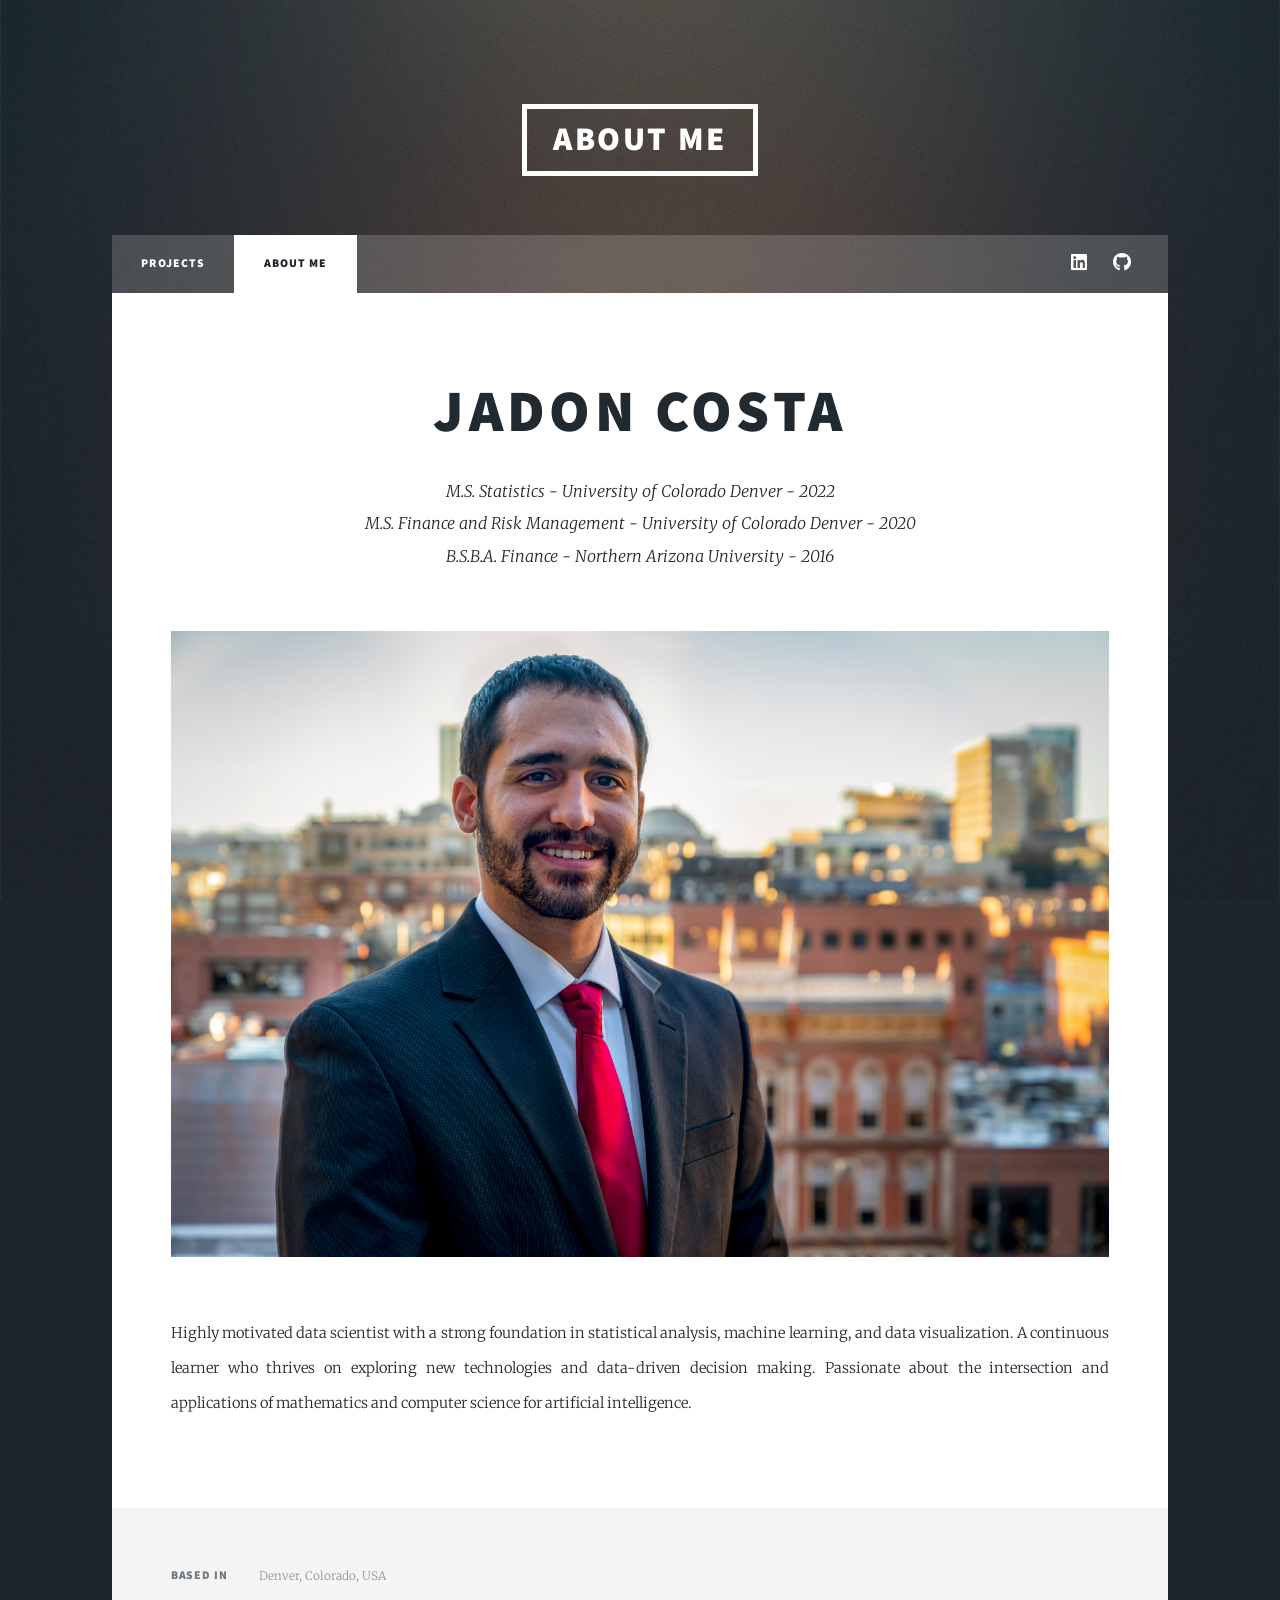
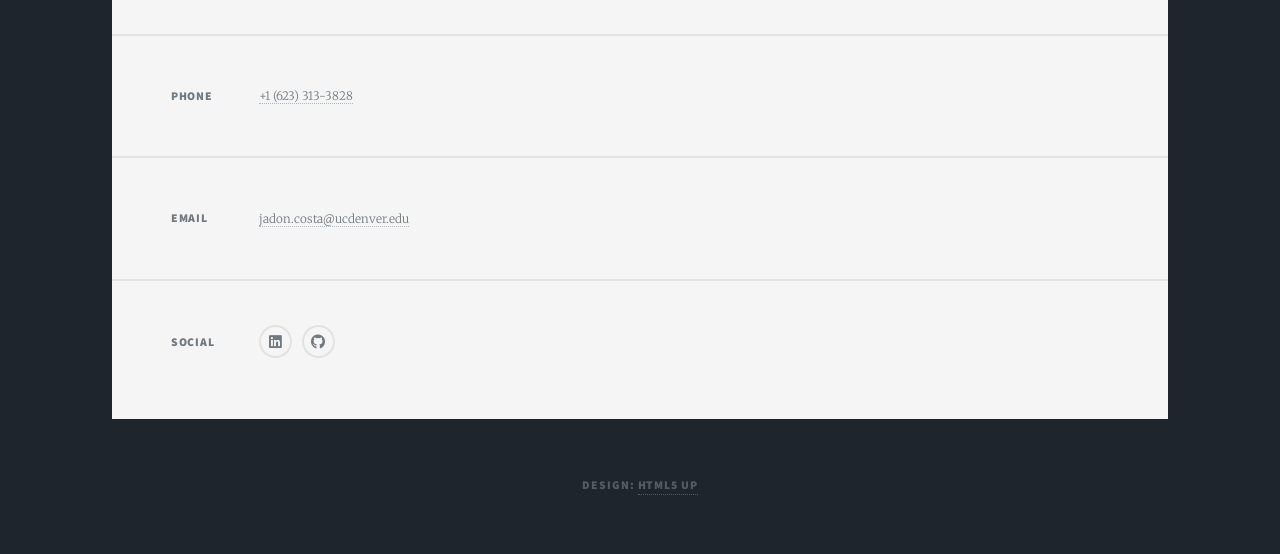
==== generic.html @ 66e6a6d9 "Retitle About page" ====
<!DOCTYPE HTML>
<!--
	Massively by HTML5 UP
	html5up.net | @ajlkn
	Free for personal and commercial use under the CCA 3.0 license (html5up.net/license)
-->
<html>
	<head>
		<title>About Jadon Costa | Data Science Portfolio</title>
		<meta charset="utf-8" />
		<meta name="viewport" content="width=device-width, initial-scale=1, user-scalable=no" />
		<link rel="stylesheet" href="assets/css/main.css" />
		<noscript><link rel="stylesheet" href="assets/css/noscript.css" /></noscript>
	</head>
	<body class="is-preload">

		<!-- Wrapper -->
			<div id="wrapper">

				<!-- Header -->
					<header id="header">
						<a href="index.html" class="logo">About Me</a>
					</header>

				<!-- Nav -->
					<nav id="nav">
						<ul class="links">
							<li><a href="index.html">Projects</a></li>
							<li class="active"><a href="generic.html">About Me</a></li>
						</ul>
						<ul class="icons">
							<li><a href="https://www.linkedin.com/in/jadon-costa/" class="icon brands alt fa-linkedin"><span class="label">LinkedIn</span></a></li>
							<li><a href="https://github.com/jadonc121" class="icon brands alt fa-github"><span class="label">GitHub</span></a></li>
						</ul>
					</nav>

				<!-- Main -->
					<div id="main">

						<!-- Post -->
							<section class="post">
								<header class="major">
									<h1>Jadon Costa</h1>
									<p>
									M.S. Statistics - University of Colorado Denver - 2022<br/>
									M.S. Finance and Risk Management - University of Colorado Denver - 2020<br/>
									B.S.B.A. Finance - Northern Arizona University - 2016
									</p>
								</header>
								<div class="image main"><img src="images/Jadon 2 (1 of 1).jpg" alt="" /></div>
								<p> Highly motivated data scientist with a strong
									foundation in statistical analysis, machine
									learning, and data visualization. A continuous
									learner who thrives on exploring new
									technologies and data-driven decision making. 
									Passionate about the intersection and applications of 
									mathematics and computer science for artificial intelligence.</p>
							</section>

					</div>

				<!-- Footer -->
					<footer id="footer">
						<section class="split contact">
							<section class="alt">
								<h3>Based In</h3>
								<p>Denver, Colorado, USA</p>
							</section>
							<section>
								<h3>Phone</h3>
								<p><a href="#">+1 (623) 313-3828</a></p>
							</section>
							<section>
								<h3>Email</h3>
								<p><a href="#">jadon.costa@ucdenver.edu</a></p>
							</section>
							<section>
								<h3>Social</h3>
								<ul class="icons alt">
									<li><a href="https://www.linkedin.com/in/jadon-costa/" class="icon brands alt fa-linkedin"><span class="label">LinkedIn</span></a></li>
									<li><a href="https://github.com/jadonc121" class="icon brands alt fa-github"><span class="label">GitHub</span></a></li>
								</ul>
							</section>
						</section>
					</footer>

				<!-- Copyright -->
					<div id="copyright">
						<ul><li>Design: <a href="https://html5up.net">HTML5 UP</a></li></ul>
					</div>

			</div>

		<!-- Scripts -->
			<script src="assets/js/jquery.min.js"></script>
			<script src="assets/js/jquery.scrollex.min.js"></script>
			<script src="assets/js/jquery.scrolly.min.js"></script>
			<script src="assets/js/browser.min.js"></script>
			<script src="assets/js/breakpoints.min.js"></script>
			<script src="assets/js/util.js"></script>
			<script src="assets/js/main.js"></script>

	</body>
</html>
---- assets/css/main.css ----
@import url(fontawesome-all.min.css);
@import url("https://fonts.googleapis.com/css?family=Merriweather:300,700,300italic,700italic|Source+Sans+Pro:900");

/*
	Massively by HTML5 UP
	html5up.net | @ajlkn
	Free for personal and commercial use under the CCA 3.0 license (html5up.net/license)
*/

html, body, div, span, applet, object,
iframe, h1, h2, h3, h4, h5, h6, p, blockquote,
pre, a, abbr, acronym, address, big, cite,
code, del, dfn, em, img, ins, kbd, q, s, samp,
small, strike, strong, sub, sup, tt, var, b,
u, i, center, dl, dt, dd, ol, ul, li, fieldset,
form, label, legend, table, caption, tbody,
tfoot, thead, tr, th, td, article, aside,
canvas, details, embed, figure, figcaption,
footer, header, hgroup, menu, nav, output, ruby,
section, summary, time, mark, audio, video {
	margin: 0;
	padding: 0;
	border: 0;
	font-size: 100%;
	font: inherit;
	vertical-align: baseline;}

article, aside, details, figcaption, figure,
footer, header, hgroup, menu, nav, section {
	display: block;}

body {
	line-height: 1;
}

ol, ul {
	list-style: none;
}

blockquote, q {
	quotes: none;
}

	blockquote:before, blockquote:after, q:before, q:after {
		content: '';
		content: none;
	}

table {
	border-collapse: collapse;
	border-spacing: 0;
}

body {
	-webkit-text-size-adjust: none;
}

mark {
	background-color: transparent;
	color: inherit;
}

input::-moz-focus-inner {
	border: 0;
	padding: 0;
}

input, select, textarea {
	-moz-appearance: none;
	-webkit-appearance: none;
	-ms-appearance: none;
	appearance: none;
}

/* Basic */

	@-ms-viewport {
		width: device-width;
	}

	body {
		-ms-overflow-style: scrollbar;
	}

	@media screen and (max-width: 480px) {

		html, body {
			min-width: 320px;
		}

	}

	html {
		box-sizing: border-box;
	}

	*, *:before, *:after {
		box-sizing: inherit;
	}

	body {
		background-color: #1e252d;
	}

		body.is-preload *, body.is-preload *:before, body.is-preload *:after {
			-moz-animation: none !important;
			-webkit-animation: none !important;
			-ms-animation: none !important;
			animation: none !important;
			-moz-transition: none !important;
			-webkit-transition: none !important;
			-ms-transition: none !important;
			transition: none !important;
		}

/* Type */

	html {
		font-size: 16pt;
	}

		@media screen and (max-width: 1680px) {

			html {
				font-size: 12pt;
			}

		}

		@media screen and (max-width: 1280px) {

			html {
				font-size: 11pt;
			}

		}

		@media screen and (max-width: 360px) {

			html {
				font-size: 10pt;
			}

		}

	body {
		color: #212931;
	}

	body, input, select, textarea {
		font-family: "Merriweather", Georgia, serif;
		font-weight: 300;
		font-size: 1rem;
		line-height: 2.375;
	}

	a {
		-moz-transition: color 0.2s ease-in-out, background-color 0.2s ease-in-out, border-color 0.2s ease-in-out, box-shadow 0.2s ease-in-out;
		-webkit-transition: color 0.2s ease-in-out, background-color 0.2s ease-in-out, border-color 0.2s ease-in-out, box-shadow 0.2s ease-in-out;
		-ms-transition: color 0.2s ease-in-out, background-color 0.2s ease-in-out, border-color 0.2s ease-in-out, box-shadow 0.2s ease-in-out;
		transition: color 0.2s ease-in-out, background-color 0.2s ease-in-out, border-color 0.2s ease-in-out, box-shadow 0.2s ease-in-out;
		border-bottom: dotted 1px;
		text-decoration: none;
	}

		a:hover {
			border-bottom-color: transparent;
		}

	strong, b {
		font-weight: 600;
	}

	em, i {
		font-style: italic;
	}

	p {
		text-align: justify;
		margin: 0 0 2rem 0;
	}

	h1, h2, h3, h4, h5, h6 {
		font-family: "Source Sans Pro", Helvetica, sans-serif;
		font-weight: 900;
		line-height: 1.5;
		letter-spacing: 0.075em;
		text-transform: uppercase;
		margin: 0 0 1rem 0;
	}

		h1 a, h2 a, h3 a, h4 a, h5 a, h6 a {
			border-bottom: 0;
			color: inherit;
			text-decoration: none;
		}

	h1 {
		font-size: 4rem;
		line-height: 1.1;
		margin: 0 0 2rem 0;
	}

	h2 {
		font-size: 1.75rem;
		line-height: 1.3;
		margin: 0 0 1.5rem 0;
	}

	h3 {
		font-size: 1.25rem;
		margin: 0 0 1.5rem 0;
	}

	h4 {
		font-size: 1rem;
	}

	h5 {
		font-size: 0.9rem;
	}

	h6 {
		font-size: 0.8rem;
	}

	sub {
		font-size: 0.8rem;
		position: relative;
		top: 0.5rem;
	}

	sup {
		font-size: 0.8rem;
		position: relative;
		top: -0.5rem;
	}

	blockquote {
		border-left: solid 4px;
		font-style: italic;
		margin: 0 0 2rem 0;
		padding: 0.5rem 0 0.5rem 2rem;
	}

	code {
		border: solid 2px;
		font-family: "Courier New", monospace;
		font-size: 0.9rem;
		margin: 0 0.25rem;
		padding: 0.25rem 0.65rem;
	}

	pre {
		-webkit-overflow-scrolling: touch;
		font-family: "Courier New", monospace;
		font-size: 0.9rem;
		margin: 0 0 2rem 0;
	}

		pre code {
			display: block;
			line-height: 1.75;
			padding: 1rem 1.5rem;
			overflow-x: auto;
		}

	hr {
		border: 0;
		border-bottom: solid 2px;
		margin: 3rem 0;
	}

		hr.major {
			margin: 5rem 0;
		}

	.align-left {
		text-align: left;
	}

	.align-center {
		text-align: center;
	}

	.align-right {
		text-align: right;
	}

	input, select, textarea {
		color: #212931;
	}

	a {
		color: #212931;
		border-bottom-color: rgba(33, 41, 49, 0.5);
	}

		a:hover {
			border-bottom-color: transparent;
			color: #18bfef !important;
		}

	strong, b {
		color: #212931;
	}

	h1, h2, h3, h4, h5, h6 {
		color: #212931;
	}

	blockquote {
		border-left-color: #eeeeee;
	}

	code {
		background: rgba(220, 220, 220, 0.25);
		border-color: #eeeeee;
	}

	hr {
		border-bottom-color: #eeeeee;
	}

/* Row */

	.row {
		display: flex;
		flex-wrap: wrap;
		box-sizing: border-box;
		align-items: stretch;
	}

		.row > * {
			box-sizing: border-box;
		}

		.row.gtr-uniform > * > :last-child {
			margin-bottom: 0;
		}

		.row.aln-left {
			justify-content: flex-start;
		}

		.row.aln-center {
			justify-content: center;
		}

		.row.aln-right {
			justify-content: flex-end;
		}

		.row.aln-top {
			align-items: flex-start;
		}

		.row.aln-middle {
			align-items: center;
		}

		.row.aln-bottom {
			align-items: flex-end;
		}

		.row > .imp {
			order: -1;
		}

		.row > .col-1 {
			width: 8.33333%;
		}

		.row > .off-1 {
			margin-left: 8.33333%;
		}

		.row > .col-2 {
			width: 16.66667%;
		}

		.row > .off-2 {
			margin-left: 16.66667%;
		}

		.row > .col-3 {
			width: 25%;
		}

		.row > .off-3 {
			margin-left: 25%;
		}

		.row > .col-4 {
			width: 33.33333%;
		}

		.row > .off-4 {
			margin-left: 33.33333%;
		}

		.row > .col-5 {
			width: 41.66667%;
		}

		.row > .off-5 {
			margin-left: 41.66667%;
		}

		.row > .col-6 {
			width: 50%;
		}

		.row > .off-6 {
			margin-left: 50%;
		}

		.row > .col-7 {
			width: 58.33333%;
		}

		.row > .off-7 {
			margin-left: 58.33333%;
		}

		.row > .col-8 {
			width: 66.66667%;
		}

		.row > .off-8 {
			margin-left: 66.66667%;
		}

		.row > .col-9 {
			width: 75%;
		}

		.row > .off-9 {
			margin-left: 75%;
		}

		.row > .col-10 {
			width: 83.33333%;
		}

		.row > .off-10 {
			margin-left: 83.33333%;
		}

		.row > .col-11 {
			width: 91.66667%;
		}

		.row > .off-11 {
			margin-left: 91.66667%;
		}

		.row > .col-12 {
			width: 100%;
		}

		.row > .off-12 {
			margin-left: 100%;
		}

		.row.gtr-0 {
			margin-top: 0;
			margin-left: 0rem;
		}

			.row.gtr-0 > * {
				padding: 0 0 0 0rem;
			}

			.row.gtr-0.gtr-uniform {
				margin-top: 0rem;
			}

				.row.gtr-0.gtr-uniform > * {
					padding-top: 0rem;
				}

		.row.gtr-25 {
			margin-top: 0;
			margin-left: -0.375rem;
		}

			.row.gtr-25 > * {
				padding: 0 0 0 0.375rem;
			}

			.row.gtr-25.gtr-uniform {
				margin-top: -0.375rem;
			}

				.row.gtr-25.gtr-uniform > * {
					padding-top: 0.375rem;
				}

		.row.gtr-50 {
			margin-top: 0;
			margin-left: -0.75rem;
		}

			.row.gtr-50 > * {
				padding: 0 0 0 0.75rem;
			}

			.row.gtr-50.gtr-uniform {
				margin-top: -0.75rem;
			}

				.row.gtr-50.gtr-uniform > * {
					padding-top: 0.75rem;
				}

		.row {
			margin-top: 0;
			margin-left: -1.5rem;
		}

			.row > * {
				padding: 0 0 0 1.5rem;
			}

			.row.gtr-uniform {
				margin-top: -1.5rem;
			}

				.row.gtr-uniform > * {
					padding-top: 1.5rem;
				}

		.row.gtr-150 {
			margin-top: 0;
			margin-left: -2.25rem;
		}

			.row.gtr-150 > * {
				padding: 0 0 0 2.25rem;
			}

			.row.gtr-150.gtr-uniform {
				margin-top: -2.25rem;
			}

				.row.gtr-150.gtr-uniform > * {
					padding-top: 2.25rem;
				}

		.row.gtr-200 {
			margin-top: 0;
			margin-left: -3rem;
		}

			.row.gtr-200 > * {
				padding: 0 0 0 3rem;
			}

			.row.gtr-200.gtr-uniform {
				margin-top: -3rem;
			}

				.row.gtr-200.gtr-uniform > * {
					padding-top: 3rem;
				}

		@media screen and (max-width: 1680px) {

			.row {
				display: flex;
				flex-wrap: wrap;
				box-sizing: border-box;
				align-items: stretch;
			}

				.row > * {
					box-sizing: border-box;
				}

				.row.gtr-uniform > * > :last-child {
					margin-bottom: 0;
				}

				.row.aln-left {
					justify-content: flex-start;
				}

				.row.aln-center {
					justify-content: center;
				}

				.row.aln-right {
					justify-content: flex-end;
				}

				.row.aln-top {
					align-items: flex-start;
				}

				.row.aln-middle {
					align-items: center;
				}

				.row.aln-bottom {
					align-items: flex-end;
				}

				.row > .imp-xlarge {
					order: -1;
				}

				.row > .col-1-xlarge {
					width: 8.33333%;
				}

				.row > .off-1-xlarge {
					margin-left: 8.33333%;
				}

				.row > .col-2-xlarge {
					width: 16.66667%;
				}

				.row > .off-2-xlarge {
					margin-left: 16.66667%;
				}

				.row > .col-3-xlarge {
					width: 25%;
				}

				.row > .off-3-xlarge {
					margin-left: 25%;
				}

				.row > .col-4-xlarge {
					width: 33.33333%;
				}

				.row > .off-4-xlarge {
					margin-left: 33.33333%;
				}

				.row > .col-5-xlarge {
					width: 41.66667%;
				}

				.row > .off-5-xlarge {
					margin-left: 41.66667%;
				}

				.row > .col-6-xlarge {
					width: 50%;
				}

				.row > .off-6-xlarge {
					margin-left: 50%;
				}

				.row > .col-7-xlarge {
					width: 58.33333%;
				}

				.row > .off-7-xlarge {
					margin-left: 58.33333%;
				}

				.row > .col-8-xlarge {
					width: 66.66667%;
				}

				.row > .off-8-xlarge {
					margin-left: 66.66667%;
				}

				.row > .col-9-xlarge {
					width: 75%;
				}

				.row > .off-9-xlarge {
					margin-left: 75%;
				}

				.row > .col-10-xlarge {
					width: 83.33333%;
				}

				.row > .off-10-xlarge {
					margin-left: 83.33333%;
				}

				.row > .col-11-xlarge {
					width: 91.66667%;
				}

				.row > .off-11-xlarge {
					margin-left: 91.66667%;
				}

				.row > .col-12-xlarge {
					width: 100%;
				}

				.row > .off-12-xlarge {
					margin-left: 100%;
				}

				.row.gtr-0 {
					margin-top: 0;
					margin-left: 0rem;
				}

					.row.gtr-0 > * {
						padding: 0 0 0 0rem;
					}

					.row.gtr-0.gtr-uniform {
						margin-top: 0rem;
					}

						.row.gtr-0.gtr-uniform > * {
							padding-top: 0rem;
						}

				.row.gtr-25 {
					margin-top: 0;
					margin-left: -0.375rem;
				}

					.row.gtr-25 > * {
						padding: 0 0 0 0.375rem;
					}

					.row.gtr-25.gtr-uniform {
						margin-top: -0.375rem;
					}

						.row.gtr-25.gtr-uniform > * {
							padding-top: 0.375rem;
						}

				.row.gtr-50 {
					margin-top: 0;
					margin-left: -0.75rem;
				}

					.row.gtr-50 > * {
						padding: 0 0 0 0.75rem;
					}

					.row.gtr-50.gtr-uniform {
						margin-top: -0.75rem;
					}

						.row.gtr-50.gtr-uniform > * {
							padding-top: 0.75rem;
						}

				.row {
					margin-top: 0;
					margin-left: -1.5rem;
				}

					.row > * {
						padding: 0 0 0 1.5rem;
					}

					.row.gtr-uniform {
						margin-top: -1.5rem;
					}

						.row.gtr-uniform > * {
							padding-top: 1.5rem;
						}

				.row.gtr-150 {
					margin-top: 0;
					margin-left: -2.25rem;
				}

					.row.gtr-150 > * {
						padding: 0 0 0 2.25rem;
					}

					.row.gtr-150.gtr-uniform {
						margin-top: -2.25rem;
					}

						.row.gtr-150.gtr-uniform > * {
							padding-top: 2.25rem;
						}

				.row.gtr-200 {
					margin-top: 0;
					margin-left: -3rem;
				}

					.row.gtr-200 > * {
						padding: 0 0 0 3rem;
					}

					.row.gtr-200.gtr-uniform {
						margin-top: -3rem;
					}

						.row.gtr-200.gtr-uniform > * {
							padding-top: 3rem;
						}

		}

		@media screen and (max-width: 1280px) {

			.row {
				display: flex;
				flex-wrap: wrap;
				box-sizing: border-box;
				align-items: stretch;
			}

				.row > * {
					box-sizing: border-box;
				}

				.row.gtr-uniform > * > :last-child {
					margin-bottom: 0;
				}

				.row.aln-left {
					justify-content: flex-start;
				}

				.row.aln-center {
					justify-content: center;
				}

				.row.aln-right {
					justify-content: flex-end;
				}

				.row.aln-top {
					align-items: flex-start;
				}

				.row.aln-middle {
					align-items: center;
				}

				.row.aln-bottom {
					align-items: flex-end;
				}

				.row > .imp-large {
					order: -1;
				}

				.row > .col-1-large {
					width: 8.33333%;
				}

				.row > .off-1-large {
					margin-left: 8.33333%;
				}

				.row > .col-2-large {
					width: 16.66667%;
				}

				.row > .off-2-large {
					margin-left: 16.66667%;
				}

				.row > .col-3-large {
					width: 25%;
				}

				.row > .off-3-large {
					margin-left: 25%;
				}

				.row > .col-4-large {
					width: 33.33333%;
				}

				.row > .off-4-large {
					margin-left: 33.33333%;
				}

				.row > .col-5-large {
					width: 41.66667%;
				}

				.row > .off-5-large {
					margin-left: 41.66667%;
				}

				.row > .col-6-large {
					width: 50%;
				}

				.row > .off-6-large {
					margin-left: 50%;
				}

				.row > .col-7-large {
					width: 58.33333%;
				}

				.row > .off-7-large {
					margin-left: 58.33333%;
				}

				.row > .col-8-large {
					width: 66.66667%;
				}

				.row > .off-8-large {
					margin-left: 66.66667%;
				}

				.row > .col-9-large {
					width: 75%;
				}

				.row > .off-9-large {
					margin-left: 75%;
				}

				.row > .col-10-large {
					width: 83.33333%;
				}

				.row > .off-10-large {
					margin-left: 83.33333%;
				}

				.row > .col-11-large {
					width: 91.66667%;
				}

				.row > .off-11-large {
					margin-left: 91.66667%;
				}

				.row > .col-12-large {
					width: 100%;
				}

				.row > .off-12-large {
					margin-left: 100%;
				}

				.row.gtr-0 {
					margin-top: 0;
					margin-left: 0rem;
				}

					.row.gtr-0 > * {
						padding: 0 0 0 0rem;
					}

					.row.gtr-0.gtr-uniform {
						margin-top: 0rem;
					}

						.row.gtr-0.gtr-uniform > * {
							padding-top: 0rem;
						}

				.row.gtr-25 {
					margin-top: 0;
					margin-left: -0.375rem;
				}

					.row.gtr-25 > * {
						padding: 0 0 0 0.375rem;
					}

					.row.gtr-25.gtr-uniform {
						margin-top: -0.375rem;
					}

						.row.gtr-25.gtr-uniform > * {
							padding-top: 0.375rem;
						}

				.row.gtr-50 {
					margin-top: 0;
					margin-left: -0.75rem;
				}

					.row.gtr-50 > * {
						padding: 0 0 0 0.75rem;
					}

					.row.gtr-50.gtr-uniform {
						margin-top: -0.75rem;
					}

						.row.gtr-50.gtr-uniform > * {
							padding-top: 0.75rem;
						}

				.row {
					margin-top: 0;
					margin-left: -1.5rem;
				}

					.row > * {
						padding: 0 0 0 1.5rem;
					}

					.row.gtr-uniform {
						margin-top: -1.5rem;
					}

						.row.gtr-uniform > * {
							padding-top: 1.5rem;
						}

				.row.gtr-150 {
					margin-top: 0;
					margin-left: -2.25rem;
				}

					.row.gtr-150 > * {
						padding: 0 0 0 2.25rem;
					}

					.row.gtr-150.gtr-uniform {
						margin-top: -2.25rem;
					}

						.row.gtr-150.gtr-uniform > * {
							padding-top: 2.25rem;
						}

				.row.gtr-200 {
					margin-top: 0;
					margin-left: -3rem;
				}

					.row.gtr-200 > * {
						padding: 0 0 0 3rem;
					}

					.row.gtr-200.gtr-uniform {
						margin-top: -3rem;
					}

						.row.gtr-200.gtr-uniform > * {
							padding-top: 3rem;
						}

		}

		@media screen and (max-width: 980px) {

			.row {
				display: flex;
				flex-wrap: wrap;
				box-sizing: border-box;
				align-items: stretch;
			}

				.row > * {
					box-sizing: border-box;
				}

				.row.gtr-uniform > * > :last-child {
					margin-bottom: 0;
				}

				.row.aln-left {
					justify-content: flex-start;
				}

				.row.aln-center {
					justify-content: center;
				}

				.row.aln-right {
					justify-content: flex-end;
				}

				.row.aln-top {
					align-items: flex-start;
				}

				.row.aln-middle {
					align-items: center;
				}

				.row.aln-bottom {
					align-items: flex-end;
				}

				.row > .imp-medium {
					order: -1;
				}

				.row > .col-1-medium {
					width: 8.33333%;
				}

				.row > .off-1-medium {
					margin-left: 8.33333%;
				}

				.row > .col-2-medium {
					width: 16.66667%;
				}

				.row > .off-2-medium {
					margin-left: 16.66667%;
				}

				.row > .col-3-medium {
					width: 25%;
				}

				.row > .off-3-medium {
					margin-left: 25%;
				}

				.row > .col-4-medium {
					width: 33.33333%;
				}

				.row > .off-4-medium {
					margin-left: 33.33333%;
				}

				.row > .col-5-medium {
					width: 41.66667%;
				}

				.row > .off-5-medium {
					margin-left: 41.66667%;
				}

				.row > .col-6-medium {
					width: 50%;
				}

				.row > .off-6-medium {
					margin-left: 50%;
				}

				.row > .col-7-medium {
					width: 58.33333%;
				}

				.row > .off-7-medium {
					margin-left: 58.33333%;
				}

				.row > .col-8-medium {
					width: 66.66667%;
				}

				.row > .off-8-medium {
					margin-left: 66.66667%;
				}

				.row > .col-9-medium {
					width: 75%;
				}

				.row > .off-9-medium {
					margin-left: 75%;
				}

				.row > .col-10-medium {
					width: 83.33333%;
				}

				.row > .off-10-medium {
					margin-left: 83.33333%;
				}

				.row > .col-11-medium {
					width: 91.66667%;
				}

				.row > .off-11-medium {
					margin-left: 91.66667%;
				}

				.row > .col-12-medium {
					width: 100%;
				}

				.row > .off-12-medium {
					margin-left: 100%;
				}

				.row.gtr-0 {
					margin-top: 0;
					margin-left: 0rem;
				}

					.row.gtr-0 > * {
						padding: 0 0 0 0rem;
					}

					.row.gtr-0.gtr-uniform {
						margin-top: 0rem;
					}

						.row.gtr-0.gtr-uniform > * {
							padding-top: 0rem;
						}

				.row.gtr-25 {
					margin-top: 0;
					margin-left: -0.375rem;
				}

					.row.gtr-25 > * {
						padding: 0 0 0 0.375rem;
					}

					.row.gtr-25.gtr-uniform {
						margin-top: -0.375rem;
					}

						.row.gtr-25.gtr-uniform > * {
							padding-top: 0.375rem;
						}

				.row.gtr-50 {
					margin-top: 0;
					margin-left: -0.75rem;
				}

					.row.gtr-50 > * {
						padding: 0 0 0 0.75rem;
					}

					.row.gtr-50.gtr-uniform {
						margin-top: -0.75rem;
					}

						.row.gtr-50.gtr-uniform > * {
							padding-top: 0.75rem;
						}

				.row {
					margin-top: 0;
					margin-left: -1.5rem;
				}

					.row > * {
						padding: 0 0 0 1.5rem;
					}

					.row.gtr-uniform {
						margin-top: -1.5rem;
					}

						.row.gtr-uniform > * {
							padding-top: 1.5rem;
						}

				.row.gtr-150 {
					margin-top: 0;
					margin-left: -2.25rem;
				}

					.row.gtr-150 > * {
						padding: 0 0 0 2.25rem;
					}

					.row.gtr-150.gtr-uniform {
						margin-top: -2.25rem;
					}

						.row.gtr-150.gtr-uniform > * {
							padding-top: 2.25rem;
						}

				.row.gtr-200 {
					margin-top: 0;
					margin-left: -3rem;
				}

					.row.gtr-200 > * {
						padding: 0 0 0 3rem;
					}

					.row.gtr-200.gtr-uniform {
						margin-top: -3rem;
					}

						.row.gtr-200.gtr-uniform > * {
							padding-top: 3rem;
						}

		}

		@media screen and (max-width: 736px) {

			.row {
				display: flex;
				flex-wrap: wrap;
				box-sizing: border-box;
				align-items: stretch;
			}

				.row > * {
					box-sizing: border-box;
				}

				.row.gtr-uniform > * > :last-child {
					margin-bottom: 0;
				}

				.row.aln-left {
					justify-content: flex-start;
				}

				.row.aln-center {
					justify-content: center;
				}

				.row.aln-right {
					justify-content: flex-end;
				}

				.row.aln-top {
					align-items: flex-start;
				}

				.row.aln-middle {
					align-items: center;
				}

				.row.aln-bottom {
					align-items: flex-end;
				}

				.row > .imp-small {
					order: -1;
				}

				.row > .col-1-small {
					width: 8.33333%;
				}

				.row > .off-1-small {
					margin-left: 8.33333%;
				}

				.row > .col-2-small {
					width: 16.66667%;
				}

				.row > .off-2-small {
					margin-left: 16.66667%;
				}

				.row > .col-3-small {
					width: 25%;
				}

				.row > .off-3-small {
					margin-left: 25%;
				}

				.row > .col-4-small {
					width: 33.33333%;
				}

				.row > .off-4-small {
					margin-left: 33.33333%;
				}

				.row > .col-5-small {
					width: 41.66667%;
				}

				.row > .off-5-small {
					margin-left: 41.66667%;
				}

				.row > .col-6-small {
					width: 50%;
				}

				.row > .off-6-small {
					margin-left: 50%;
				}

				.row > .col-7-small {
					width: 58.33333%;
				}

				.row > .off-7-small {
					margin-left: 58.33333%;
				}

				.row > .col-8-small {
					width: 66.66667%;
				}

				.row > .off-8-small {
					margin-left: 66.66667%;
				}

				.row > .col-9-small {
					width: 75%;
				}

				.row > .off-9-small {
					margin-left: 75%;
				}

				.row > .col-10-small {
					width: 83.33333%;
				}

				.row > .off-10-small {
					margin-left: 83.33333%;
				}

				.row > .col-11-small {
					width: 91.66667%;
				}

				.row > .off-11-small {
					margin-left: 91.66667%;
				}

				.row > .col-12-small {
					width: 100%;
				}

				.row > .off-12-small {
					margin-left: 100%;
				}

				.row.gtr-0 {
					margin-top: 0;
					margin-left: 0rem;
				}

					.row.gtr-0 > * {
						padding: 0 0 0 0rem;
					}

					.row.gtr-0.gtr-uniform {
						margin-top: 0rem;
					}

						.row.gtr-0.gtr-uniform > * {
							padding-top: 0rem;
						}

				.row.gtr-25 {
					margin-top: 0;
					margin-left: -0.375rem;
				}

					.row.gtr-25 > * {
						padding: 0 0 0 0.375rem;
					}

					.row.gtr-25.gtr-uniform {
						margin-top: -0.375rem;
					}

						.row.gtr-25.gtr-uniform > * {
							padding-top: 0.375rem;
						}

				.row.gtr-50 {
					margin-top: 0;
					margin-left: -0.75rem;
				}

					.row.gtr-50 > * {
						padding: 0 0 0 0.75rem;
					}

					.row.gtr-50.gtr-uniform {
						margin-top: -0.75rem;
					}

						.row.gtr-50.gtr-uniform > * {
							padding-top: 0.75rem;
						}

				.row {
					margin-top: 0;
					margin-left: -1.5rem;
				}

					.row > * {
						padding: 0 0 0 1.5rem;
					}

					.row.gtr-uniform {
						margin-top: -1.5rem;
					}

						.row.gtr-uniform > * {
							padding-top: 1.5rem;
						}

				.row.gtr-150 {
					margin-top: 0;
					margin-left: -2.25rem;
				}

					.row.gtr-150 > * {
						padding: 0 0 0 2.25rem;
					}

					.row.gtr-150.gtr-uniform {
						margin-top: -2.25rem;
					}

						.row.gtr-150.gtr-uniform > * {
							padding-top: 2.25rem;
						}

				.row.gtr-200 {
					margin-top: 0;
					margin-left: -3rem;
				}

					.row.gtr-200 > * {
						padding: 0 0 0 3rem;
					}

					.row.gtr-200.gtr-uniform {
						margin-top: -3rem;
					}

						.row.gtr-200.gtr-uniform > * {
							padding-top: 3rem;
						}

		}

		@media screen and (max-width: 480px) {

			.row {
				display: flex;
				flex-wrap: wrap;
				box-sizing: border-box;
				align-items: stretch;
			}

				.row > * {
					box-sizing: border-box;
				}

				.row.gtr-uniform > * > :last-child {
					margin-bottom: 0;
				}

				.row.aln-left {
					justify-content: flex-start;
				}

				.row.aln-center {
					justify-content: center;
				}

				.row.aln-right {
					justify-content: flex-end;
				}

				.row.aln-top {
					align-items: flex-start;
				}

				.row.aln-middle {
					align-items: center;
				}

				.row.aln-bottom {
					align-items: flex-end;
				}

				.row > .imp-xsmall {
					order: -1;
				}

				.row > .col-1-xsmall {
					width: 8.33333%;
				}

				.row > .off-1-xsmall {
					margin-left: 8.33333%;
				}

				.row > .col-2-xsmall {
					width: 16.66667%;
				}

				.row > .off-2-xsmall {
					margin-left: 16.66667%;
				}

				.row > .col-3-xsmall {
					width: 25%;
				}

				.row > .off-3-xsmall {
					margin-left: 25%;
				}

				.row > .col-4-xsmall {
					width: 33.33333%;
				}

				.row > .off-4-xsmall {
					margin-left: 33.33333%;
				}

				.row > .col-5-xsmall {
					width: 41.66667%;
				}

				.row > .off-5-xsmall {
					margin-left: 41.66667%;
				}

				.row > .col-6-xsmall {
					width: 50%;
				}

				.row > .off-6-xsmall {
					margin-left: 50%;
				}

				.row > .col-7-xsmall {
					width: 58.33333%;
				}

				.row > .off-7-xsmall {
					margin-left: 58.33333%;
				}

				.row > .col-8-xsmall {
					width: 66.66667%;
				}

				.row > .off-8-xsmall {
					margin-left: 66.66667%;
				}

				.row > .col-9-xsmall {
					width: 75%;
				}

				.row > .off-9-xsmall {
					margin-left: 75%;
				}

				.row > .col-10-xsmall {
					width: 83.33333%;
				}

				.row > .off-10-xsmall {
					margin-left: 83.33333%;
				}

				.row > .col-11-xsmall {
					width: 91.66667%;
				}

				.row > .off-11-xsmall {
					margin-left: 91.66667%;
				}

				.row > .col-12-xsmall {
					width: 100%;
				}

				.row > .off-12-xsmall {
					margin-left: 100%;
				}

				.row.gtr-0 {
					margin-top: 0;
					margin-left: 0rem;
				}

					.row.gtr-0 > * {
						padding: 0 0 0 0rem;
					}

					.row.gtr-0.gtr-uniform {
						margin-top: 0rem;
					}

						.row.gtr-0.gtr-uniform > * {
							padding-top: 0rem;
						}

				.row.gtr-25 {
					margin-top: 0;
					margin-left: -0.375rem;
				}

					.row.gtr-25 > * {
						padding: 0 0 0 0.375rem;
					}

					.row.gtr-25.gtr-uniform {
						margin-top: -0.375rem;
					}

						.row.gtr-25.gtr-uniform > * {
							padding-top: 0.375rem;
						}

				.row.gtr-50 {
					margin-top: 0;
					margin-left: -0.75rem;
				}

					.row.gtr-50 > * {
						padding: 0 0 0 0.75rem;
					}

					.row.gtr-50.gtr-uniform {
						margin-top: -0.75rem;
					}

						.row.gtr-50.gtr-uniform > * {
							padding-top: 0.75rem;
						}

				.row {
					margin-top: 0;
					margin-left: -1.5rem;
				}

					.row > * {
						padding: 0 0 0 1.5rem;
					}

					.row.gtr-uniform {
						margin-top: -1.5rem;
					}

						.row.gtr-uniform > * {
							padding-top: 1.5rem;
						}

				.row.gtr-150 {
					margin-top: 0;
					margin-left: -2.25rem;
				}

					.row.gtr-150 > * {
						padding: 0 0 0 2.25rem;
					}

					.row.gtr-150.gtr-uniform {
						margin-top: -2.25rem;
					}

						.row.gtr-150.gtr-uniform > * {
							padding-top: 2.25rem;
						}

				.row.gtr-200 {
					margin-top: 0;
					margin-left: -3rem;
				}

					.row.gtr-200 > * {
						padding: 0 0 0 3rem;
					}

					.row.gtr-200.gtr-uniform {
						margin-top: -3rem;
					}

						.row.gtr-200.gtr-uniform > * {
							padding-top: 3rem;
						}

		}

		@media screen and (max-width: 360px) {

			.row {
				display: flex;
				flex-wrap: wrap;
				box-sizing: border-box;
				align-items: stretch;
			}

				.row > * {
					box-sizing: border-box;
				}

				.row.gtr-uniform > * > :last-child {
					margin-bottom: 0;
				}

				.row.aln-left {
					justify-content: flex-start;
				}

				.row.aln-center {
					justify-content: center;
				}

				.row.aln-right {
					justify-content: flex-end;
				}

				.row.aln-top {
					align-items: flex-start;
				}

				.row.aln-middle {
					align-items: center;
				}

				.row.aln-bottom {
					align-items: flex-end;
				}

				.row > .imp-xxsmall {
					order: -1;
				}

				.row > .col-1-xxsmall {
					width: 8.33333%;
				}

				.row > .off-1-xxsmall {
					margin-left: 8.33333%;
				}

				.row > .col-2-xxsmall {
					width: 16.66667%;
				}

				.row > .off-2-xxsmall {
					margin-left: 16.66667%;
				}

				.row > .col-3-xxsmall {
					width: 25%;
				}

				.row > .off-3-xxsmall {
					margin-left: 25%;
				}

				.row > .col-4-xxsmall {
					width: 33.33333%;
				}

				.row > .off-4-xxsmall {
					margin-left: 33.33333%;
				}

				.row > .col-5-xxsmall {
					width: 41.66667%;
				}

				.row > .off-5-xxsmall {
					margin-left: 41.66667%;
				}

				.row > .col-6-xxsmall {
					width: 50%;
				}

				.row > .off-6-xxsmall {
					margin-left: 50%;
				}

				.row > .col-7-xxsmall {
					width: 58.33333%;
				}

				.row > .off-7-xxsmall {
					margin-left: 58.33333%;
				}

				.row > .col-8-xxsmall {
					width: 66.66667%;
				}

				.row > .off-8-xxsmall {
					margin-left: 66.66667%;
				}

				.row > .col-9-xxsmall {
					width: 75%;
				}

				.row > .off-9-xxsmall {
					margin-left: 75%;
				}

				.row > .col-10-xxsmall {
					width: 83.33333%;
				}

				.row > .off-10-xxsmall {
					margin-left: 83.33333%;
				}

				.row > .col-11-xxsmall {
					width: 91.66667%;
				}

				.row > .off-11-xxsmall {
					margin-left: 91.66667%;
				}

				.row > .col-12-xxsmall {
					width: 100%;
				}

				.row > .off-12-xxsmall {
					margin-left: 100%;
				}

				.row.gtr-0 {
					margin-top: 0;
					margin-left: 0rem;
				}

					.row.gtr-0 > * {
						padding: 0 0 0 0rem;
					}

					.row.gtr-0.gtr-uniform {
						margin-top: 0rem;
					}

						.row.gtr-0.gtr-uniform > * {
							padding-top: 0rem;
						}

				.row.gtr-25 {
					margin-top: 0;
					margin-left: -0.375rem;
				}

					.row.gtr-25 > * {
						padding: 0 0 0 0.375rem;
					}

					.row.gtr-25.gtr-uniform {
						margin-top: -0.375rem;
					}

						.row.gtr-25.gtr-uniform > * {
							padding-top: 0.375rem;
						}

				.row.gtr-50 {
					margin-top: 0;
					margin-left: -0.75rem;
				}

					.row.gtr-50 > * {
						padding: 0 0 0 0.75rem;
					}

					.row.gtr-50.gtr-uniform {
						margin-top: -0.75rem;
					}

						.row.gtr-50.gtr-uniform > * {
							padding-top: 0.75rem;
						}

				.row {
					margin-top: 0;
					margin-left: -1.5rem;
				}

					.row > * {
						padding: 0 0 0 1.5rem;
					}

					.row.gtr-uniform {
						margin-top: -1.5rem;
					}

						.row.gtr-uniform > * {
							padding-top: 1.5rem;
						}

				.row.gtr-150 {
					margin-top: 0;
					margin-left: -2.25rem;
				}

					.row.gtr-150 > * {
						padding: 0 0 0 2.25rem;
					}

					.row.gtr-150.gtr-uniform {
						margin-top: -2.25rem;
					}

						.row.gtr-150.gtr-uniform > * {
							padding-top: 2.25rem;
						}

				.row.gtr-200 {
					margin-top: 0;
					margin-left: -3rem;
				}

					.row.gtr-200 > * {
						padding: 0 0 0 3rem;
					}

					.row.gtr-200.gtr-uniform {
						margin-top: -3rem;
					}

						.row.gtr-200.gtr-uniform > * {
							padding-top: 3rem;
						}

		}

/* Box */

	.box {
		border: solid 2px;
		margin-bottom: 2rem;
		padding: 1.5rem;
	}

		.box > :last-child,
		.box > :last-child > :last-child,
		.box > :last-child > :last-child > :last-child {
			margin-bottom: 0;
		}

		.box.alt {
			border: 0;
			border-radius: 0;
			padding: 0;
		}

	.box {
		border-color: #eeeeee;
	}

/* Button */

	input[type="submit"],
	input[type="reset"],
	input[type="button"],
	button,
	.button {
		-moz-appearance: none;
		-webkit-appearance: none;
		-ms-appearance: none;
		appearance: none;
		-moz-transition: background-color 0.2s ease-in-out, box-shadow 0.2s ease-in-out, color 0.2s ease-in-out;
		-webkit-transition: background-color 0.2s ease-in-out, box-shadow 0.2s ease-in-out, color 0.2s ease-in-out;
		-ms-transition: background-color 0.2s ease-in-out, box-shadow 0.2s ease-in-out, color 0.2s ease-in-out;
		transition: background-color 0.2s ease-in-out, box-shadow 0.2s ease-in-out, color 0.2s ease-in-out;
		border: 0;
		border-radius: 0;
		cursor: pointer;
		display: inline-block;
		font-family: "Source Sans Pro", Helvetica, sans-serif;
		font-size: 0.8rem;
		font-weight: 900;
		letter-spacing: 0.075em;
		height: 3rem;
		line-height: 3rem;
		padding: 0 2rem;
		text-align: center;
		text-decoration: none;
		text-transform: uppercase;
		white-space: nowrap;
	}

		input[type="submit"].icon:before,
		input[type="reset"].icon:before,
		input[type="button"].icon:before,
		button.icon:before,
		.button.icon:before {
			margin-right: 0.5rem;
		}

		input[type="submit"].icon.solo,
		input[type="reset"].icon.solo,
		input[type="button"].icon.solo,
		button.icon.solo,
		.button.icon.solo {
			position: relative;
			width: 4rem;
			height: 4rem;
			line-height: 4rem;
			border-radius: 4rem;
			text-indent: 4rem;
			overflow: hidden;
			padding: 0;
			white-space: nowrap;
		}

			input[type="submit"].icon.solo:before,
			input[type="reset"].icon.solo:before,
			input[type="button"].icon.solo:before,
			button.icon.solo:before,
			.button.icon.solo:before {
				position: absolute;
				display: block;
				top: 0;
				left: 0;
				width: inherit;
				height: inherit;
				line-height: inherit;
				font-size: 1.25rem;
				margin-right: 0;
				text-align: center;
				text-indent: 0;
			}

		input[type="submit"].fit,
		input[type="reset"].fit,
		input[type="button"].fit,
		button.fit,
		.button.fit {
			width: 100%;
		}

		input[type="submit"].small,
		input[type="reset"].small,
		input[type="button"].small,
		button.small,
		.button.small {
			font-size: 0.7rem;
			height: 2.5rem;
			line-height: 2.5rem;
			padding: 0 1.5rem;
		}

		input[type="submit"].large,
		input[type="reset"].large,
		input[type="button"].large,
		button.large,
		.button.large {
			font-size: 0.9rem;
			height: 3.5rem;
			line-height: 3.5rem;
			padding: 0 2.75rem;
		}

		@media screen and (max-width: 980px) {

			input[type="submit"],
			input[type="reset"],
			input[type="button"],
			button,
			.button {
				font-size: 0.9rem;
				height: 3.25rem;
				line-height: 3.25rem;
			}

				input[type="submit"].large,
				input[type="reset"].large,
				input[type="button"].large,
				button.large,
				.button.large {
					font-size: 1rem;
					height: 3.75rem;
					line-height: 3.75rem;
				}

		}

		input[type="submit"].disabled, input[type="submit"]:disabled,
		input[type="reset"].disabled,
		input[type="reset"]:disabled,
		input[type="button"].disabled,
		input[type="button"]:disabled,
		button.disabled,
		button:disabled,
		.button.disabled,
		.button:disabled {
			pointer-events: none;
			opacity: 0.25;
		}

	input[type="submit"],
	input[type="reset"],
	input[type="button"],
	button,
	.button {
		background-color: transparent;
		box-shadow: inset 0 0 0 2px #212931;
		color: #212931 !important;
	}

		input[type="submit"]:hover,
		input[type="reset"]:hover,
		input[type="button"]:hover,
		button:hover,
		.button:hover {
			box-shadow: inset 0 0 0 2px #18bfef;
			color: #18bfef !important;
		}

		input[type="submit"].primary,
		input[type="reset"].primary,
		input[type="button"].primary,
		button.primary,
		.button.primary {
			background-color: #212931;
			box-shadow: none;
			color: #ffffff !important;
		}

			input[type="submit"].primary:hover,
			input[type="reset"].primary:hover,
			input[type="button"].primary:hover,
			button.primary:hover,
			.button.primary:hover {
				background-color: #18bfef;
			}

/* Form */

	form {
		margin: 0 0 2rem 0;
	}

		form > :last-child {
			margin-bottom: 0;
		}

		form > .fields {
			display: -moz-flex;
			display: -webkit-flex;
			display: -ms-flex;
			display: flex;
			-moz-flex-wrap: wrap;
			-webkit-flex-wrap: wrap;
			-ms-flex-wrap: wrap;
			flex-wrap: wrap;
			width: calc(100% + 3rem);
			margin: -1.5rem 0 2rem -1.5rem;
		}

			form > .fields > .field {
				-moz-flex-grow: 0;
				-webkit-flex-grow: 0;
				-ms-flex-grow: 0;
				flex-grow: 0;
				-moz-flex-shrink: 0;
				-webkit-flex-shrink: 0;
				-ms-flex-shrink: 0;
				flex-shrink: 0;
				padding: 1.5rem 0 0 1.5rem;
				width: calc(100% - 1.5rem);
			}

				form > .fields > .field.half {
					width: calc(50% - 0.75rem);
				}

				form > .fields > .field.third {
					width: calc(100%/3 - 0.5rem);
				}

				form > .fields > .field.quarter {
					width: calc(25% - 0.375rem);
				}

		@media screen and (max-width: 480px) {

			form > .fields {
				width: calc(100% + 3rem);
				margin: -1.5rem 0 2rem -1.5rem;
			}

				form > .fields > .field {
					padding: 1.5rem 0 0 1.5rem;
					width: calc(100% - 1.5rem);
				}

					form > .fields > .field.half {
						width: calc(100% - 1.5rem);
					}

					form > .fields > .field.third {
						width: calc(100% - 1.5rem);
					}

					form > .fields > .field.quarter {
						width: calc(100% - 1.5rem);
					}

		}

	label {
		display: block;
		font-family: "Source Sans Pro", Helvetica, sans-serif;
		font-weight: 900;
		line-height: 1.5;
		letter-spacing: 0.075em;
		font-size: 0.8rem;
		text-transform: uppercase;
		margin: 0 0 0.75rem 0;
	}

		@media screen and (max-width: 980px) {

			label {
				font-size: 0.9rem;
			}

		}

	input[type="text"],
	input[type="password"],
	input[type="email"],
	select,
	textarea {
		-moz-appearance: none;
		-webkit-appearance: none;
		-ms-appearance: none;
		appearance: none;
		background: transparent;
		border-radius: 0;
		border: solid 2px;
		color: inherit;
		display: block;
		outline: 0;
		padding: 0 1rem;
		text-decoration: none;
		width: 100%;
	}

		input[type="text"]:invalid,
		input[type="password"]:invalid,
		input[type="email"]:invalid,
		select:invalid,
		textarea:invalid {
			box-shadow: none;
		}

	select {
		background-size: 1.25rem;
		background-repeat: no-repeat;
		background-position: calc(100% - 1rem) center;
		height: 3rem;
		padding-right: 3rem;
		text-overflow: ellipsis;
	}

		select:focus::-ms-value {
			background-color: transparent;
		}

		select::-ms-expand {
			display: none;
		}

	input[type="text"],
	input[type="password"],
	input[type="email"],
	select {
		height: 3rem;
	}

	textarea {
		padding: 0.75rem 1rem;
	}

	input[type="checkbox"],
	input[type="radio"] {
		-moz-appearance: none;
		-webkit-appearance: none;
		-ms-appearance: none;
		appearance: none;
		display: block;
		float: left;
		margin-right: -2rem;
		opacity: 0;
		width: 1rem;
		z-index: -1;
	}

		input[type="checkbox"] + label,
		input[type="radio"] + label {
			text-decoration: none;
			cursor: pointer;
			display: inline-block;
			font-size: 1rem;
			letter-spacing: 0;
			font-family: "Merriweather", Georgia, serif;
			text-transform: none;
			font-weight: 300;
			padding-left: 2.8rem;
			padding-right: 1rem;
			position: relative;
		}

			input[type="checkbox"] + label:before,
			input[type="radio"] + label:before {
				-moz-osx-font-smoothing: grayscale;
				-webkit-font-smoothing: antialiased;
				display: inline-block;
				font-style: normal;
				font-variant: normal;
				text-rendering: auto;
				line-height: 1;
				text-transform: none !important;
				font-family: 'Font Awesome 5 Free';
				font-weight: 900;
			}

			input[type="checkbox"] + label:before,
			input[type="radio"] + label:before {
				border-radius: 0;
				border: solid 2px;
				content: '';
				display: inline-block;
				font-size: 0.8rem;
				height: 1.8rem;
				left: 0;
				line-height: 1.65rem;
				position: absolute;
				text-align: center;
				top: -0.125rem;
				width: 1.8rem;
			}

		input[type="checkbox"]:checked + label:before,
		input[type="radio"]:checked + label:before {
			content: '\f00c';
		}

	input[type="checkbox"] + label:before {
		border-radius: 0;
	}

	input[type="radio"] + label:before {
		border-radius: 100%;
	}

	::-webkit-input-placeholder {
		opacity: 1.0;
	}

	:-moz-placeholder {
		opacity: 1.0;
	}

	::-moz-placeholder {
		opacity: 1.0;
	}

	:-ms-input-placeholder {
		opacity: 1.0;
	}

	label {
		color: #212931;
	}

	input[type="text"],
	input[type="password"],
	input[type="email"],
	select,
	textarea {
		border-color: #eeeeee;
	}

		input[type="text"]:focus,
		input[type="password"]:focus,
		input[type="email"]:focus,
		select:focus,
		textarea:focus {
			border-color: #18bfef;
		}

	select {
		background-image: url("data:image/svg+xml;charset=utf8,%3Csvg xmlns='http://www.w3.org/2000/svg' width='40' height='40' preserveAspectRatio='none' viewBox='0 0 40 40'%3E%3Cpath d='M9.4,12.3l10.4,10.4l10.4-10.4c0.2-0.2,0.5-0.4,0.9-0.4c0.3,0,0.6,0.1,0.9,0.4l3.3,3.3c0.2,0.2,0.4,0.5,0.4,0.9 c0,0.4-0.1,0.6-0.4,0.9L20.7,31.9c-0.2,0.2-0.5,0.4-0.9,0.4c-0.3,0-0.6-0.1-0.9-0.4L4.3,17.3c-0.2-0.2-0.4-0.5-0.4-0.9 c0-0.4,0.1-0.6,0.4-0.9l3.3-3.3c0.2-0.2,0.5-0.4,0.9-0.4S9.1,12.1,9.4,12.3z' fill='%23eeeeee' /%3E%3C/svg%3E");
	}

		select option {
			background-color: #ffffff;
			color: #212931;
		}

	.select-wrapper:before {
		color: #eeeeee;
	}

	input[type="checkbox"] + label,
	input[type="radio"] + label {
		color: #212931;
	}

		input[type="checkbox"] + label:before,
		input[type="radio"] + label:before {
			border-color: #eeeeee;
		}

	input[type="checkbox"]:checked + label:before,
	input[type="radio"]:checked + label:before {
		background-color: #212931;
		border-color: #212931;
		color: #ffffff;
	}

	input[type="checkbox"]:focus + label:before,
	input[type="radio"]:focus + label:before {
		border-color: #18bfef;
	}

	::-webkit-input-placeholder {
		color: #909498 !important;
	}

	:-moz-placeholder {
		color: #909498 !important;
	}

	::-moz-placeholder {
		color: #909498 !important;
	}

	:-ms-input-placeholder {
		color: #909498 !important;
	}

	.formerize-placeholder {
		color: #909498 !important;
	}

/* Icon */

	.icon {
		text-decoration: none;
		border-bottom: none;
		position: relative;
	}

		.icon:before {
			-moz-osx-font-smoothing: grayscale;
			-webkit-font-smoothing: antialiased;
			display: inline-block;
			font-style: normal;
			font-variant: normal;
			text-rendering: auto;
			line-height: 1;
			text-transform: none !important;
			font-family: 'Font Awesome 5 Free';
			font-weight: 400;
		}

		.icon > .label {
			display: none;
		}

		.icon:before {
			line-height: inherit;
		}

		.icon.solid:before {
			font-weight: 900;
		}

		.icon.brands:before {
			font-family: 'Font Awesome 5 Brands';
		}

/* Image */

	.image {
		border: 0;
		display: inline-block;
		position: relative;
	}

		.image img {
			display: block;
		}

		.image.left, .image.right {
			max-width: 40%;
		}

			.image.left img, .image.right img {
				width: 100%;
			}

		.image.left {
			float: left;
			margin: 0 2rem 2rem 0;
			top: 0.75rem;
		}

		.image.right {
			float: right;
			margin: 0 0 2rem 2rem;
			top: 0.75rem;
		}

		.image.fit {
			display: block;
			margin: 2.5rem 0;
			width: 100%;
		}

			.image.fit:first-child {
				margin-top: 0;
			}

			.image.fit img {
				width: 100%;
			}

		.image.main {
			display: block;
			margin: 4rem 0;
			width: 100%;
		}

			.image.main:first-child {
				margin-top: 0;
			}

			.image.main img {
				width: 100%;
			}

		@media screen and (max-width: 736px) {

			.image.fit {
				margin: 2rem 0;
			}

			.image.main {
				margin: 2rem 0;
			}

		}

	a.image {
		overflow: hidden;
	}

		a.image img {
			-moz-transition: -moz-transform 0.2s ease-out;
			-webkit-transition: -webkit-transform 0.2s ease-out;
			-ms-transition: -ms-transform 0.2s ease-out;
			transition: transform 0.2s ease-out;
		}

		a.image:hover img {
			-moz-transform: scale(1.05);
			-webkit-transform: scale(1.05);
			-ms-transform: scale(1.05);
			transform: scale(1.05);
		}

/* Actions */

	ul.actions {
		display: -moz-flex;
		display: -webkit-flex;
		display: -ms-flex;
		display: flex;
		cursor: default;
		list-style: none;
		margin-left: -1rem;
		padding-left: 0;
	}

		ul.actions li {
			padding: 0 0 0 1rem;
			vertical-align: middle;
		}

		ul.actions.special {
			-moz-justify-content: center;
			-webkit-justify-content: center;
			-ms-justify-content: center;
			justify-content: center;
			width: 100%;
			margin-left: 0;
		}

			ul.actions.special li:first-child {
				padding-left: 0;
			}

		ul.actions.stacked {
			-moz-flex-direction: column;
			-webkit-flex-direction: column;
			-ms-flex-direction: column;
			flex-direction: column;
			margin-left: 0;
		}

			ul.actions.stacked li {
				padding: 1.3rem 0 0 0;
			}

				ul.actions.stacked li:first-child {
					padding-top: 0;
				}

		ul.actions.fit {
			width: calc(100% + 1rem);
		}

			ul.actions.fit li {
				-moz-flex-grow: 1;
				-webkit-flex-grow: 1;
				-ms-flex-grow: 1;
				flex-grow: 1;
				-moz-flex-shrink: 1;
				-webkit-flex-shrink: 1;
				-ms-flex-shrink: 1;
				flex-shrink: 1;
				width: 100%;
			}

				ul.actions.fit li > * {
					width: 100%;
				}

			ul.actions.fit.stacked {
				width: 100%;
			}

		@media screen and (max-width: 480px) {

			ul.actions:not(.fixed) {
				-moz-flex-direction: column;
				-webkit-flex-direction: column;
				-ms-flex-direction: column;
				flex-direction: column;
				margin-left: 0;
				width: 100% !important;
			}

				ul.actions:not(.fixed) li {
					-moz-flex-grow: 1;
					-webkit-flex-grow: 1;
					-ms-flex-grow: 1;
					flex-grow: 1;
					-moz-flex-shrink: 1;
					-webkit-flex-shrink: 1;
					-ms-flex-shrink: 1;
					flex-shrink: 1;
					padding: 1rem 0 0 0;
					text-align: center;
					width: 100%;
				}

					ul.actions:not(.fixed) li > * {
						width: 100%;
					}

					ul.actions:not(.fixed) li:first-child {
						padding-top: 0;
					}

					ul.actions:not(.fixed) li input[type="submit"],
					ul.actions:not(.fixed) li input[type="reset"],
					ul.actions:not(.fixed) li input[type="button"],
					ul.actions:not(.fixed) li button,
					ul.actions:not(.fixed) li .button {
						width: 100%;
					}

						ul.actions:not(.fixed) li input[type="submit"].icon:before,
						ul.actions:not(.fixed) li input[type="reset"].icon:before,
						ul.actions:not(.fixed) li input[type="button"].icon:before,
						ul.actions:not(.fixed) li button.icon:before,
						ul.actions:not(.fixed) li .button.icon:before {
							margin-left: -0.5rem;
						}

		}

/* Icons */

	ul.icons {
		cursor: default;
		list-style: none;
		padding-left: 0;
	}

		ul.icons li {
			display: inline-block;
			padding: 0 0.5rem 0 0;
			vertical-align: middle;
		}

			ul.icons li:last-child {
				padding-right: 0;
			}

			ul.icons li .icon:before {
				width: 2.25rem;
				height: 2.25rem;
				line-height: 2.25rem;
				display: inline-block;
				text-align: center;
				border-radius: 100%;
				font-size: 1.25rem;
			}

		ul.icons.alt li .icon:before {
			-moz-transition: color 0.2s ease-in-out, background-color 0.2s ease-in-out, border-color 0.2s ease-in-out, box-shadow 0.2s ease-in-out;
			-webkit-transition: color 0.2s ease-in-out, background-color 0.2s ease-in-out, border-color 0.2s ease-in-out, box-shadow 0.2s ease-in-out;
			-ms-transition: color 0.2s ease-in-out, background-color 0.2s ease-in-out, border-color 0.2s ease-in-out, box-shadow 0.2s ease-in-out;
			transition: color 0.2s ease-in-out, background-color 0.2s ease-in-out, border-color 0.2s ease-in-out, box-shadow 0.2s ease-in-out;
			font-size: 1rem;
		}

/* List */

	ol {
		list-style: decimal;
		margin: 0 0 2rem 0;
		padding-left: 1.25rem;
	}

		ol li {
			padding-left: 0.25rem;
		}

	ul {
		list-style: disc;
		margin: 0 0 2rem 0;
		padding-left: 1rem;
	}

		ul li {
			padding-left: 0.5rem;
		}

		ul.divided {
			list-style: none;
			padding-left: 0;
		}

			ul.divided li {
				border-top: solid 1px;
				padding: 0.5rem 0;
			}

				ul.divided li:first-child {
					border-top: 0;
					padding-top: 0;
				}

	dl {
		margin: 0 0 2rem 0;
	}

		dl dt {
			display: block;
			font-weight: 600;
			margin: 0 0 1rem 0;
		}

		dl dd {
			margin-left: 2rem;
		}

	ul.divided li {
		border-top-color: #eeeeee;
	}

	ul.icons li a.icon:hover:before {
		color: #18bfef;
	}

	ul.icons.alt li .icon:before {
		box-shadow: inset 0 0 0 2px #eeeeee;
	}

	ul.icons.alt li a.icon:hover:before {
		box-shadow: inset 0 0 0 2px #18bfef;
	}

/* Section/Article */

	section.special, article.special {
		text-align: center;
	}

	header {
		cursor: default;
	}

		header > .date {
			display: block;
			font-size: 0.8rem;
			height: 1;
			margin: 0 0 1rem 0;
			position: relative;
		}

		header > p {
			font-style: italic;
		}

		header > h1 + p {
			font-size: 1.1rem;
			margin-top: -0.5rem;
			line-height: 2;
		}

		header > h2 + p {
			font-size: 1rem;
			margin-top: -0.75rem;
		}

		header > h3 + p {
			font-size: 0.9rem;
			margin-top: -0.75rem;
		}

		header > h4 + p {
			font-size: 0.8rem;
			margin-top: -0.75rem;
		}

		header.major {
			margin: 0 0 4rem 0;
			text-align: center;
		}

			header.major > :last-child {
				margin-bottom: 0;
			}

			header.major > p {
				margin-top: 0;
				text-align: center;
			}

			header.major > .date {
				font-size: 1rem;
				margin: 0 0 4rem 0;
			}

				header.major > .date:before, header.major > .date:after {
					content: '';
					display: block;
					position: absolute;
					top: 50%;
					width: calc(50% - 6rem);
					border-top: solid 2px;
				}

				header.major > .date:before {
					left: 0;
				}

				header.major > .date:after {
					right: 0;
				}

		@media screen and (max-width: 980px) {

			header br {
				display: none;
			}

		}

		@media screen and (max-width: 736px) {

			header.major {
				margin: 0 0 2rem 0;
			}

		}

	header.major .date:before, header.major .date:after {
		border-top-color: #eeeeee;
	}

/* Table */

	.table-wrapper {
		-webkit-overflow-scrolling: touch;
		overflow-x: auto;
	}

	table {
		margin: 0 0 2rem 0;
		width: 100%;
	}

		table tbody tr {
			border: solid 1px;
			border-left: 0;
			border-right: 0;
		}

		table td {
			padding: 0.75rem 0.75rem;
		}

		table th {
			font-family: "Source Sans Pro", Helvetica, sans-serif;
			font-size: 0.8rem;
			font-weight: 900;
			letter-spacing: 0.075em;
			line-height: 1.5;
			padding: 0 0.75rem 0.75rem 0.75rem;
			text-align: left;
			text-transform: uppercase;
		}

			@media screen and (max-width: 980px) {

				table th {
					font-size: 0.9rem;
				}

			}

		table thead {
			border-bottom: solid 2px;
		}

		table tfoot {
			border-top: solid 2px;
		}

		table.alt {
			border-collapse: separate;
		}

			table.alt tbody tr td {
				border: solid 1px;
				border-left-width: 0;
				border-top-width: 0;
			}

				table.alt tbody tr td:first-child {
					border-left-width: 1px;
				}

			table.alt tbody tr:first-child td {
				border-top-width: 1px;
			}

			table.alt thead {
				border-bottom: 0;
			}

			table.alt tfoot {
				border-top: 0;
			}

	table tbody tr {
		border-color: #eeeeee;
	}

		table tbody tr:nth-child(2n + 1) {
			background-color: rgba(220, 220, 220, 0.25);
		}

	table th {
		color: #212931;
	}

	table thead {
		border-bottom-color: #eeeeee;
	}

	table tfoot {
		border-top-color: #eeeeee;
	}

	table.alt tbody tr td {
		border-color: #eeeeee;
	}

/* Pagination */

	.pagination {
		display: -moz-inline-flex;
		display: -webkit-inline-flex;
		display: -ms-inline-flex;
		display: inline-flex;
		-moz-user-select: none;
		-webkit-user-select: none;
		-ms-user-select: none;
		user-select: none;
		cursor: default;
		list-style: none;
		margin: 0 0 2rem 2px;
		padding: 0;
	}

		.pagination a, .pagination span {
			-moz-transition: background-color 0.2s ease-in-out, border-color 0.2s ease-in-out, box-shadow 0.2s ease-in-out, color 0.2s ease-in-out;
			-webkit-transition: background-color 0.2s ease-in-out, border-color 0.2s ease-in-out, box-shadow 0.2s ease-in-out, color 0.2s ease-in-out;
			-ms-transition: background-color 0.2s ease-in-out, border-color 0.2s ease-in-out, box-shadow 0.2s ease-in-out, color 0.2s ease-in-out;
			transition: background-color 0.2s ease-in-out, border-color 0.2s ease-in-out, box-shadow 0.2s ease-in-out, color 0.2s ease-in-out;
			border: solid 2px;
			display: inline-block;
			font-family: "Source Sans Pro", Helvetica, sans-serif;
			font-size: 0.8rem;
			font-weight: 900;
			height: 3rem;
			letter-spacing: 0.075em;
			line-height: calc(3rem - 4px);
			margin-left: -2px;
			min-width: 3rem;
			position: relative;
			text-align: center;
			text-decoration: none;
			text-transform: uppercase;
		}

		.pagination .next, .pagination .previous {
			text-decoration: none;
			padding: 0 1.75rem;
		}

			.pagination .next:before, .pagination .previous:before {
				-moz-osx-font-smoothing: grayscale;
				-webkit-font-smoothing: antialiased;
				display: inline-block;
				font-style: normal;
				font-variant: normal;
				text-rendering: auto;
				line-height: 1;
				text-transform: none !important;
				font-family: 'Font Awesome 5 Free';
				font-weight: 900;
			}

			.pagination .next:before, .pagination .previous:before {
				display: inline-block;
				color: inherit !important;
				line-height: inherit;
			}

		.pagination .previous:before {
			content: '\f104';
			margin-right: 0.9375em;
		}

		.pagination .next:before {
			content: '\f105';
			float: right;
			margin-left: 0.9375em;
		}

		@media screen and (max-width: 980px) {

			.pagination a, .pagination span {
				font-size: 0.9rem;
			}

		}

		@media screen and (max-width: 480px) {

			.pagination .page, .pagination .extra {
				display: none;
			}

		}

	.pagination a, .pagination span {
		border-color: #eeeeee;
	}

	.pagination a {
		color: #212931 !important;
	}

		.pagination a:hover {
			color: #18bfef !important;
			border-color: #18bfef;
			z-index: 1;
		}

			.pagination a:hover + a,
			.pagination a:hover + span {
				border-left-color: #18bfef;
			}

		.pagination a.active {
			background-color: #eeeeee;
		}

	.pagination span {
		color: #eeeeee;
	}

/* Wrapper */

	#wrapper {
		-moz-transition: opacity 0.5s ease;
		-webkit-transition: opacity 0.5s ease;
		-ms-transition: opacity 0.5s ease;
		transition: opacity 0.5s ease;
		position: relative;
		z-index: 1;
		overflow: hidden;
	}

		#wrapper > .bg {
			position: absolute;
			top: 0;
			left: 0;
			width: 100%;
			height: 100%;
			background-color: #212931;
			background-image: url("../../images/overlay.png"), linear-gradient(0deg, rgba(0, 0, 0, 0.1), rgba(0, 0, 0, 0.1)), url("../../images/bg.jpg");
			background-size: auto,								auto,														100% auto;
			background-position: center,								center,														top center;
			background-repeat: repeat,								no-repeat,													no-repeat;
			background-attachment: scroll,								scroll,														scroll;
			z-index: -1;
		}

			#wrapper > .bg.fixed {
				position: fixed;
				width: 100vw;
				height: 100vh;
			}

		#wrapper.fade-in:before {
			pointer-events: none;
			-moz-transition: opacity 1s ease-in-out;
			-webkit-transition: opacity 1s ease-in-out;
			-ms-transition: opacity 1s ease-in-out;
			transition: opacity 1s ease-in-out;
			-moz-transition-delay: 0.75s;
			-webkit-transition-delay: 0.75s;
			-ms-transition-delay: 0.75s;
			transition-delay: 0.75s;
			background: #1e252d;
			content: '';
			display: block;
			height: 100%;
			left: 0;
			opacity: 0;
			position: fixed;
			top: 0;
			width: 100%;
		}

		body.is-preload #wrapper.fade-in:before {
			opacity: 1;
		}

		@media screen and (orientation: portrait) {

			#wrapper > .bg {
				background-size: auto,								auto,														auto 175%;
			}

		}

/* Intro */

	#intro {
		color: #ffffff;
		padding: 8rem 4rem 6rem 4rem ;
		-moz-align-items: center;
		-webkit-align-items: center;
		-ms-align-items: center;
		align-items: center;
		display: -moz-flex;
		display: -webkit-flex;
		display: -ms-flex;
		display: flex;
		-moz-flex-direction: column;
		-webkit-flex-direction: column;
		-ms-flex-direction: column;
		flex-direction: column;
		-moz-justify-content: -moz-flex-end;
		-webkit-justify-content: -webkit-flex-end;
		-ms-justify-content: -ms-flex-end;
		justify-content: flex-end;
		-moz-transition: opacity 1s ease, -moz-transform 1s ease;
		-webkit-transition: opacity 1s ease, -webkit-transform 1s ease;
		-ms-transition: opacity 1s ease, -ms-transform 1s ease;
		transition: opacity 1s ease, transform 1s ease;
		position: relative;
		cursor: default;
		text-align: center;
		z-index: 1;
		min-height: 100vh;
	}

		#intro input, #intro select, #intro textarea {
			color: #ffffff;
		}

		#intro a {
			color: #ffffff;
			border-bottom-color: rgba(255, 255, 255, 0.5);
		}

			#intro a:hover {
				border-bottom-color: transparent;
				color: #18bfef !important;
			}

		#intro strong, #intro b {
			color: #ffffff;
		}

		#intro h1, #intro h2, #intro h3, #intro h4, #intro h5, #intro h6 {
			color: #ffffff;
		}

		#intro blockquote {
			border-left-color: #ffffff;
		}

		#intro code {
			background: rgba(255, 255, 255, 0.075);
			border-color: #ffffff;
		}

		#intro hr {
			border-bottom-color: #ffffff;
		}

		#intro input[type="submit"],
		#intro input[type="reset"],
		#intro input[type="button"],
		#intro button,
		#intro .button {
			background-color: transparent;
			box-shadow: inset 0 0 0 2px #ffffff;
			color: #ffffff !important;
		}

			#intro input[type="submit"]:hover,
			#intro input[type="reset"]:hover,
			#intro input[type="button"]:hover,
			#intro button:hover,
			#intro .button:hover {
				box-shadow: inset 0 0 0 2px #18bfef;
				color: #18bfef !important;
			}

			#intro input[type="submit"].primary,
			#intro input[type="reset"].primary,
			#intro input[type="button"].primary,
			#intro button.primary,
			#intro .button.primary {
				background-color: #ffffff;
				box-shadow: none;
				color: #1e252d !important;
			}

				#intro input[type="submit"].primary:hover,
				#intro input[type="reset"].primary:hover,
				#intro input[type="button"].primary:hover,
				#intro button.primary:hover,
				#intro .button.primary:hover {
					background-color: #18bfef;
				}

		#intro h1 {
			font-size: 5rem;
			line-height: 1;
		}

		#intro p {
			font-size: 1.25rem;
			font-style: italic;
			margin-top: -0.25rem;
			text-align: center;
		}

		#intro + #header {
			margin-top: -20rem;
		}

			#intro + #header .logo {
				-moz-transform: translateY(2rem);
				-webkit-transform: translateY(2rem);
				-ms-transform: translateY(2rem);
				transform: translateY(2rem);
				opacity: 0;
				visibility: hidden;
			}

		#intro.hidden {
			pointer-events: none;
			-moz-transform: translateY(2rem);
			-webkit-transform: translateY(2rem);
			-ms-transform: translateY(2rem);
			transform: translateY(2rem);
			-moz-transition: opacity 0.5s ease, -moz-transform 0.5s ease, visibility 0.5s;
			-webkit-transition: opacity 0.5s ease, -webkit-transform 0.5s ease, visibility 0.5s;
			-ms-transition: opacity 0.5s ease, -ms-transform 0.5s ease, visibility 0.5s;
			transition: opacity 0.5s ease, transform 0.5s ease, visibility 0.5s;
			opacity: 0;
			visibility: hidden;
		}

			#intro.hidden + #header .logo {
				-moz-transform: translateY(0);
				-webkit-transform: translateY(0);
				-ms-transform: translateY(0);
				transform: translateY(0);
				opacity: 1;
				visibility: visible;
			}

		body.is-preload #intro {
			-moz-transform: translateY(2rem);
			-webkit-transform: translateY(2rem);
			-ms-transform: translateY(2rem);
			transform: translateY(2rem);
			opacity: 0;
		}

			body.is-preload #intro:not(.hidden) + #header + #nav {
				-moz-transform: translateY(4rem);
				-webkit-transform: translateY(4rem);
				-ms-transform: translateY(4rem);
				transform: translateY(4rem);
				opacity: 0;
			}

		@media screen and (max-width: 980px) {

			#intro {
				padding: 4rem 4rem 2rem 4rem ;
				min-height: 90vh;
			}

				#intro p br {
					display: none;
				}

				#intro + #header {
					margin-top: -14rem;
				}

		}

		@media screen and (max-width: 736px) {

			#intro {
				padding: 3rem 2rem 1rem 2rem ;
				min-height: 55vh;
				justify-content: center;
			}

				#intro h1 {
					font-size: 3.25rem;
					line-height: 1.1;
					margin-bottom: 1rem;
				}

				#intro p {
					font-size: 1rem;
					margin-top: 0rem;
				}

				#intro .actions {
					display: none;
				}

		}

/* Header */

	#header {
		color: #ffffff;
		-moz-align-items: center;
		-webkit-align-items: center;
		-ms-align-items: center;
		align-items: center;
		display: -moz-flex;
		display: -webkit-flex;
		display: -ms-flex;
		display: flex;
		-moz-flex-direction: column;
		-webkit-flex-direction: column;
		-ms-flex-direction: column;
		flex-direction: column;
		-moz-justify-content: -moz-flex-end;
		-webkit-justify-content: -webkit-flex-end;
		-ms-justify-content: -ms-flex-end;
		justify-content: flex-end;
		pointer-events: none;
		-moz-user-select: none;
		-webkit-user-select: none;
		-ms-user-select: none;
		user-select: none;
		height: 20rem;
		padding-bottom: 8rem;
		position: relative;
		text-align: center;
		z-index: 2;
	}

		#header input, #header select, #header textarea {
			color: #ffffff;
		}

		#header a {
			color: #ffffff;
			border-bottom-color: rgba(255, 255, 255, 0.5);
		}

			#header a:hover {
				border-bottom-color: transparent;
				color: #18bfef !important;
			}

		#header strong, #header b {
			color: #ffffff;
		}

		#header h1, #header h2, #header h3, #header h4, #header h5, #header h6 {
			color: #ffffff;
		}

		#header blockquote {
			border-left-color: #ffffff;
		}

		#header code {
			background: rgba(255, 255, 255, 0.075);
			border-color: #ffffff;
		}

		#header hr {
			border-bottom-color: #ffffff;
		}

		#header .logo {
			-moz-transition: border-color 0.2s ease-in-out, color 0.2s ease-in-out, opacity 0.5s ease, -moz-transform 0.5s ease, visibility 0.5s;
			-webkit-transition: border-color 0.2s ease-in-out, color 0.2s ease-in-out, opacity 0.5s ease, -webkit-transform 0.5s ease, visibility 0.5s;
			-ms-transition: border-color 0.2s ease-in-out, color 0.2s ease-in-out, opacity 0.5s ease, -ms-transform 0.5s ease, visibility 0.5s;
			transition: border-color 0.2s ease-in-out, color 0.2s ease-in-out, opacity 0.5s ease, transform 0.5s ease, visibility 0.5s;
			pointer-events: auto;
			border-style: solid;
			border-color: #ffffff;
			border-width: 5px !important;
			font-family: "Source Sans Pro", Helvetica, sans-serif;
			font-size: 2.25rem;
			font-weight: 900;
			letter-spacing: 0.075em;
			line-height: 1;
			padding: 1rem 1.75rem;
			text-transform: uppercase;
			visibility: visible;
		}

			#header .logo:hover {
				border-color: #18bfef !important;
				color: #18bfef !important;
			}

		@media screen and (max-width: 980px) {

			#header {
				height: 14rem;
				padding-bottom: 4rem;
			}

		}

		@media screen and (max-width: 736px) {

			#header {
				padding-bottom: 3rem;
			}

				#header .logo {
					font-size: 1.75rem;
					border-width: 3px !important;
				}

		}

/* Nav */

	#nav {
		color: #ffffff;
		display: -moz-flex;
		display: -webkit-flex;
		display: -ms-flex;
		display: flex;
		-moz-transition: -moz-transform 1s ease, opacity 1s ease;
		-webkit-transition: -webkit-transform 1s ease, opacity 1s ease;
		-ms-transition: -ms-transform 1s ease, opacity 1s ease;
		transition: transform 1s ease, opacity 1s ease;
		background: rgba(255, 255, 255, 0.175);
		height: 4rem;
		line-height: 4rem;
		margin: -4rem auto 0 auto;
		overflow: hidden;
		padding: 0 2rem 0 0;
		position: relative;
		width: calc(100% - 4rem);
		max-width: 72rem;
		z-index: 2;
	}

		#nav ul.divided li {
			border-top-color: #ffffff;
		}

		#nav ul.icons li a.icon:hover:before {
			color: #18bfef;
		}

		#nav ul.icons.alt li .icon:before {
			box-shadow: inset 0 0 0 2px #ffffff;
		}

		#nav ul.icons.alt li a.icon:hover:before {
			box-shadow: inset 0 0 0 2px #18bfef;
		}

		#nav input, #nav select, #nav textarea {
			color: #ffffff;
		}

		#nav a {
			color: #ffffff;
			border-bottom-color: rgba(255, 255, 255, 0.5);
		}

			#nav a:hover {
				border-bottom-color: transparent;
				color: #18bfef !important;
			}

		#nav strong, #nav b {
			color: #ffffff;
		}

		#nav h1, #nav h2, #nav h3, #nav h4, #nav h5, #nav h6 {
			color: #ffffff;
		}

		#nav blockquote {
			border-left-color: #ffffff;
		}

		#nav code {
			background: rgba(255, 255, 255, 0.075);
			border-color: #ffffff;
		}

		#nav hr {
			border-bottom-color: #ffffff;
		}

		#nav ul.links {
			display: -moz-flex;
			display: -webkit-flex;
			display: -ms-flex;
			display: flex;
			-moz-flex-grow: 1;
			-webkit-flex-grow: 1;
			-ms-flex-grow: 1;
			flex-grow: 1;
			-moz-flex-shrink: 1;
			-webkit-flex-shrink: 1;
			-ms-flex-shrink: 1;
			flex-shrink: 1;
			font-family: "Source Sans Pro", Helvetica, sans-serif;
			font-weight: 900;
			letter-spacing: 0.075em;
			list-style: none;
			margin-bottom: 0;
			padding-left: 0;
			text-transform: uppercase;
		}

			#nav ul.links li {
				display: block;
				padding-left: 0;
			}

				#nav ul.links li a {
					-moz-transition: background-color 0.2s ease-in-out, color 0.2s ease-in-out;
					-webkit-transition: background-color 0.2s ease-in-out, color 0.2s ease-in-out;
					-ms-transition: background-color 0.2s ease-in-out, color 0.2s ease-in-out;
					transition: background-color 0.2s ease-in-out, color 0.2s ease-in-out;
					display: block;
					font-size: 0.8rem;
					outline: none;
					padding: 0 2rem;
				}

					#nav ul.links li a:hover {
						color: inherit !important;
						background-color: rgba(255, 255, 255, 0.1);
					}

				#nav ul.links li.active {
					background-color: #ffffff;
				}

					#nav ul.links li.active a {
						color: #1e252d;
					}

						#nav ul.links li.active a:hover {
							color: #18bfef !important;
						}

		#nav ul.icons {
			-moz-flex-grow: 0;
			-webkit-flex-grow: 0;
			-ms-flex-grow: 0;
			flex-grow: 0;
			-moz-flex-shrink: 0;
			-webkit-flex-shrink: 0;
			-ms-flex-shrink: 0;
			flex-shrink: 0;
			margin-bottom: 0;
		}

		@media screen and (max-width: 980px) {

			#nav {
				display: none;
			}

		}

/* Main */

	#main {
		background-color: #ffffff;
		position: relative;
		margin: 0 auto;
		width: calc(100% - 4rem);
		max-width: 72rem;
		z-index: 2;
	}

		#main > * {
			padding: 4rem 4rem 2rem 4rem ;
			border-top: solid 2px #eeeeee;
			margin: 0;
		}

			#main > *:first-child {
				border-top: 0;
			}

		#main > footer {
			text-align: center;
		}

		#main > .post {
			padding: 8rem 8rem 6rem 8rem ;
		}

			#main > .post header.major > .date {
				margin-top: -2rem;
			}

			#main > .post header.major > h1, #main > .post header.major h2 {
				font-size: 4rem;
				line-height: 1.1;
				margin: 0 0 2rem 0;
			}

			#main > .post.featured {
				text-align: center;
			}

			@media screen and (max-width: 1280px) {

				#main > .post {
					padding: 6rem 4rem 4rem 4rem ;
				}

			}

			@media screen and (max-width: 736px) {

				#main > .post {
					padding: 4rem 2rem 2rem 2rem ;
				}

					#main > .post header.major > .date {
						margin-top: -1rem;
						margin-bottom: 2rem;
					}

					#main > .post header.major > h1, #main > .post header.major h2 {
						font-size: 2.5rem;
						line-height: 1.2;
						margin: 0 0 1.5rem 0;
					}

			}

		#main > .posts {
			display: -moz-flex;
			display: -webkit-flex;
			display: -ms-flex;
			display: flex;
			-moz-flex-wrap: wrap;
			-webkit-flex-wrap: wrap;
			-ms-flex-wrap: wrap;
			flex-wrap: wrap;
			-moz-align-items: -moz-stretch;
			-webkit-align-items: -webkit-stretch;
			-ms-align-items: -ms-stretch;
			align-items: stretch;
			text-align: center;
			width: 100%;
			padding: 0;
		}

			#main > .posts > * {
				-moz-flex-shrink: 1;
				-webkit-flex-shrink: 1;
				-ms-flex-shrink: 1;
				flex-shrink: 1;
				-moz-flex-grow: 0;
				-webkit-flex-grow: 0;
				-ms-flex-grow: 0;
				flex-grow: 0;
			}

			#main > .posts > * {
				width: 50%;
			}

			#main > .posts > * {
				padding: 4rem;
				width: 50%;
			}

			#main > .posts > article {
				border-color: #eeeeee;
				border-left-width: 2px;
				border-style: solid;
				border-top-width: 2px;
				text-align: center;
			}

				#main > .posts > article > :last-child {
					margin-bottom: 0;
				}

				#main > .posts > article:nth-child(2n - 1) {
					border-left-width: 0;
				}

				#main > .posts > article:nth-child(-n + 2) {
					border-top-width: 0;
				}

			@media screen and (max-width: 980px) {

				#main > .posts > * {
					width: 50%;
				}

				#main > .posts > * {
					padding: 2.5rem;
					width: 50%;
				}

			}

			@media screen and (max-width: 736px) {

				#main > .posts > * {
					width: 100%;
				}

				#main > .posts > * {
					padding: 2rem;
					width: 100%;
				}

				#main > .posts > article:nth-child(2n - 1) {
					border-left-width: 2px;
				}

				#main > .posts > article:nth-child(-n + 2) {
					border-top-width: 2px;
				}

				#main > .posts > article:nth-child(n) {
					border-left-width: 0;
				}

				#main > .posts > article:nth-child(-n + 1) {
					border-top-width: 0;
				}

				#main > .posts > article .image {
					max-width: 25rem;
					margin-left: auto;
					margin-right: auto;
				}

			}

		@media screen and (max-width: 736px) {

			#main > * {
				padding: 2rem 2rem 0.1rem 2rem ;
			}

		}

		@media screen and (max-width: 480px) {

			#main {
				width: 100%;
			}

		}

/* Footer */

	#footer {
		color: #717981;
		display: -moz-flex;
		display: -webkit-flex;
		display: -ms-flex;
		display: flex;
		background-color: #f5f5f5;
		color: #909498;
		cursor: default;
		position: relative;
		margin: 0 auto;
		width: calc(100% - 4rem);
		max-width: 72rem;
		z-index: 2;
	}

		#footer input, #footer select, #footer textarea {
			color: #717981;
		}

		#footer a {
			color: #717981;
			border-bottom-color: rgba(113, 121, 129, 0.5);
		}

			#footer a:hover {
				border-bottom-color: transparent;
				color: #18bfef !important;
			}

		#footer strong, #footer b {
			color: #717981;
		}

		#footer h1, #footer h2, #footer h3, #footer h4, #footer h5, #footer h6 {
			color: #717981;
		}

		#footer blockquote {
			border-left-color: #e2e2e2;
		}

		#footer code {
			background: rgba(220, 220, 220, 0.5);
			border-color: #e2e2e2;
		}

		#footer hr {
			border-bottom-color: #e2e2e2;
		}

		#footer .box {
			border-color: #e2e2e2;
		}

		#footer input[type="submit"],
		#footer input[type="reset"],
		#footer input[type="button"],
		#footer button,
		#footer .button {
			background-color: transparent;
			box-shadow: inset 0 0 0 2px #717981;
			color: #717981 !important;
		}

			#footer input[type="submit"]:hover,
			#footer input[type="reset"]:hover,
			#footer input[type="button"]:hover,
			#footer button:hover,
			#footer .button:hover {
				box-shadow: inset 0 0 0 2px #18bfef;
				color: #18bfef !important;
			}

			#footer input[type="submit"].primary,
			#footer input[type="reset"].primary,
			#footer input[type="button"].primary,
			#footer button.primary,
			#footer .button.primary {
				background-color: #717981;
				box-shadow: none;
				color: #f5f5f5 !important;
			}

				#footer input[type="submit"].primary:hover,
				#footer input[type="reset"].primary:hover,
				#footer input[type="button"].primary:hover,
				#footer button.primary:hover,
				#footer .button.primary:hover {
					background-color: #18bfef;
				}

		#footer label {
			color: #717981;
		}

		#footer input[type="text"],
		#footer input[type="password"],
		#footer input[type="email"],
		#footer select,
		#footer textarea {
			border-color: #e2e2e2;
		}

			#footer input[type="text"]:focus,
			#footer input[type="password"]:focus,
			#footer input[type="email"]:focus,
			#footer select:focus,
			#footer textarea:focus {
				border-color: #18bfef;
			}

		#footer select {
			background-image: url("data:image/svg+xml;charset=utf8,%3Csvg xmlns='http://www.w3.org/2000/svg' width='40' height='40' preserveAspectRatio='none' viewBox='0 0 40 40'%3E%3Cpath d='M9.4,12.3l10.4,10.4l10.4-10.4c0.2-0.2,0.5-0.4,0.9-0.4c0.3,0,0.6,0.1,0.9,0.4l3.3,3.3c0.2,0.2,0.4,0.5,0.4,0.9 c0,0.4-0.1,0.6-0.4,0.9L20.7,31.9c-0.2,0.2-0.5,0.4-0.9,0.4c-0.3,0-0.6-0.1-0.9-0.4L4.3,17.3c-0.2-0.2-0.4-0.5-0.4-0.9 c0-0.4,0.1-0.6,0.4-0.9l3.3-3.3c0.2-0.2,0.5-0.4,0.9-0.4S9.1,12.1,9.4,12.3z' fill='%23e2e2e2' /%3E%3C/svg%3E");
		}

			#footer select option {
				background-color: #f5f5f5;
				color: #717981;
			}

		#footer .select-wrapper:before {
			color: #e2e2e2;
		}

		#footer input[type="checkbox"] + label,
		#footer input[type="radio"] + label {
			color: #717981;
		}

			#footer input[type="checkbox"] + label:before,
			#footer input[type="radio"] + label:before {
				border-color: #e2e2e2;
			}

		#footer input[type="checkbox"]:checked + label:before,
		#footer input[type="radio"]:checked + label:before {
			background-color: #717981;
			border-color: #717981;
			color: #f5f5f5;
		}

		#footer input[type="checkbox"]:focus + label:before,
		#footer input[type="radio"]:focus + label:before {
			border-color: #18bfef;
		}

		#footer ::-webkit-input-placeholder {
			color: #b3b7bb !important;
		}

		#footer :-moz-placeholder {
			color: #b3b7bb !important;
		}

		#footer ::-moz-placeholder {
			color: #b3b7bb !important;
		}

		#footer :-ms-input-placeholder {
			color: #b3b7bb !important;
		}

		#footer .formerize-placeholder {
			color: #b3b7bb !important;
		}

		#footer ul.divided li {
			border-top-color: #e2e2e2;
		}

		#footer ul.icons li a.icon:hover:before {
			color: #18bfef;
		}

		#footer ul.icons.alt li .icon:before {
			box-shadow: inset 0 0 0 2px #e2e2e2;
		}

		#footer ul.icons.alt li a.icon:hover:before {
			box-shadow: inset 0 0 0 2px #18bfef;
		}

		#footer header.major .date:before, #footer header.major .date:after {
			border-top-color: #e2e2e2;
		}

		#footer table tbody tr {
			border-color: #e2e2e2;
		}

			#footer table tbody tr:nth-child(2n + 1) {
				background-color: rgba(220, 220, 220, 0.5);
			}

		#footer table th {
			color: #717981;
		}

		#footer table thead {
			border-bottom-color: #e2e2e2;
		}

		#footer table tfoot {
			border-top-color: #e2e2e2;
		}

		#footer table.alt tbody tr td {
			border-color: #e2e2e2;
		}

		#footer .pagination a, #footer .pagination span {
			border-color: #e2e2e2;
		}

		#footer .pagination a {
			color: #717981 !important;
		}

			#footer .pagination a:hover {
				color: #18bfef !important;
				border-color: #18bfef;
				z-index: 1;
			}

				#footer .pagination a:hover + a,
				#footer .pagination a:hover + span {
					border-left-color: #18bfef;
				}

			#footer .pagination a.active {
				background-color: #e2e2e2;
			}

		#footer .pagination span {
			color: #e2e2e2;
		}

		#footer > section {
			-moz-flex-basis: 50%;
			-webkit-flex-basis: 50%;
			-ms-flex-basis: 50%;
			flex-basis: 50%;
			-moz-flex-grow: 1;
			-webkit-flex-grow: 1;
			-ms-flex-grow: 1;
			flex-grow: 1;
			-moz-flex-shrink: 1;
			-webkit-flex-shrink: 1;
			-ms-flex-shrink: 1;
			flex-shrink: 1;
			padding: 4rem 4rem 2rem 4rem ;
			border-left: solid 2px #e2e2e2;
		}

			#footer > section:first-child {
				border-left: 0;
			}

			#footer > section.split {
				display: -moz-flex;
				display: -webkit-flex;
				display: -ms-flex;
				display: flex;
				-moz-flex-direction: column;
				-webkit-flex-direction: column;
				-ms-flex-direction: column;
				flex-direction: column;
				padding: 0;
			}

				#footer > section.split > section {
					padding: 3rem 4rem 1rem 4rem ;
					border-top: solid 2px #e2e2e2;
				}

					#footer > section.split > section:first-child {
						padding: 5rem 4rem 1rem 4rem ;
						border-top: 0;
					}

					#footer > section.split > section:last-child {
						padding: 3rem 4rem 3rem 4rem ;
					}

				#footer > section.split.contact > section {
					display: -moz-flex;
					display: -webkit-flex;
					display: -ms-flex;
					display: flex;
					-moz-align-items: center;
					-webkit-align-items: center;
					-ms-align-items: center;
					align-items: center;
					padding: 3.15rem 4rem;
				}

					#footer > section.split.contact > section > * {
						margin-bottom: 0;
					}

					#footer > section.split.contact > section > :first-child {
						-moz-flex-shrink: 0;
						-webkit-flex-shrink: 0;
						-ms-flex-shrink: 0;
						flex-shrink: 0;
						-moz-flex-grow: 0;
						-webkit-flex-grow: 0;
						-ms-flex-grow: 0;
						flex-grow: 0;
						width: 6rem;
					}

					#footer > section.split.contact > section > :last-child {
						-moz-flex-shrink: 1;
						-webkit-flex-shrink: 1;
						-ms-flex-shrink: 1;
						flex-shrink: 1;
						-moz-flex-grow: 1;
						-webkit-flex-grow: 1;
						-ms-flex-grow: 1;
						flex-grow: 1;
					}

					#footer > section.split.contact > section:first-child {
						padding: 4rem 4rem 3rem 4rem;
					}

					#footer > section.split.contact > section:last-child {
						padding: 3rem 4rem 4rem 4rem;
					}

					#footer > section.split.contact > section.alt {
						-moz-align-items: -moz-flex-start;
						-webkit-align-items: -webkit-flex-start;
						-ms-align-items: -ms-flex-start;
						align-items: flex-start;
					}

						#footer > section.split.contact > section.alt > :last-child {
							margin-top: -0.325rem;
						}

		#footer form label,
		#footer h3,
		#footer p {
			font-size: 0.8rem;
		}

		@media screen and (max-width: 980px) {

			#footer {
				display: block;
			}

				#footer > section {
					border-top: solid 2px #e2e2e2;
				}

					#footer > section:first-child {
						border-top: 0;
					}

					#footer > section.split > section {
						padding: 4rem 4rem 2rem 4rem ;
					}

						#footer > section.split > section:first-child {
							padding: 4rem 4rem 2rem 4rem ;
						}

						#footer > section.split > section:last-child {
							padding: 4rem 4rem 2rem 4rem ;
						}

					#footer > section.split.contact > section {
						padding: 4rem;
					}

						#footer > section.split.contact > section:first-child {
							padding: 4rem;
						}

						#footer > section.split.contact > section:last-child {
							padding: 4rem;
						}

				#footer form label,
				#footer h3,
				#footer p {
					font-size: 0.9rem;
				}

		}

		@media screen and (max-width: 736px) {

			#footer > section {
				padding: 2rem 2rem 0.1rem 2rem ;
			}

				#footer > section.split > section {
					padding: 2rem 2rem 0.1rem 2rem ;
				}

					#footer > section.split > section:first-child {
						padding: 2rem 2rem 0.1rem 2rem ;
					}

					#footer > section.split > section:last-child {
						padding: 2rem 2rem 0.1rem 2rem ;
					}

				#footer > section.split.contact > section {
					padding: 2rem;
				}

					#footer > section.split.contact > section:first-child {
						padding: 2rem;
					}

					#footer > section.split.contact > section:last-child {
						padding: 2rem;
					}

		}

		@media screen and (max-width: 480px) {

			#footer {
				width: 100%;
			}

		}

	#copyright {
		color: #ffffff;
		position: relative;
		color: rgba(255, 255, 255, 0.25);
		cursor: default;
		font-family: "Source Sans Pro", Helvetica, sans-serif;
		font-size: 0.8rem;
		font-weight: 900;
		letter-spacing: 0.075em;
		line-height: 1.5;
		text-align: center;
		text-transform: uppercase;
		margin: 4rem auto 8rem auto;
		width: calc(100% - 4rem);
		max-width: 72rem;
		z-index: 2;
	}

		#copyright input, #copyright select, #copyright textarea {
			color: #ffffff;
		}

		#copyright a {
			color: #ffffff;
			border-bottom-color: rgba(255, 255, 255, 0.5);
		}

			#copyright a:hover {
				border-bottom-color: transparent;
				color: #18bfef !important;
			}

		#copyright strong, #copyright b {
			color: #ffffff;
		}

		#copyright h1, #copyright h2, #copyright h3, #copyright h4, #copyright h5, #copyright h6 {
			color: #ffffff;
		}

		#copyright blockquote {
			border-left-color: #ffffff;
		}

		#copyright code {
			background: rgba(255, 255, 255, 0.075);
			border-color: #ffffff;
		}

		#copyright hr {
			border-bottom-color: #ffffff;
		}

		#copyright a {
			color: inherit;
			border-bottom-color: inherit;
		}

		#copyright ul {
			list-style: none;
			margin: 0;
			padding-left: 0;
		}

			#copyright ul li {
				border-left: solid 2px;
				display: inline-block;
				line-height: 1;
				margin-left: 1rem;
				padding-left: 1rem;
			}

				#copyright ul li:first-child {
					border-left: 0;
					margin-left: 0;
					padding-left: 0;
				}

		@media screen and (max-width: 1280px) {

			#copyright {
				margin: 4rem auto;
			}

		}

		@media screen and (max-width: 480px) {

			#copyright ul li {
				border-left: 0;
				margin: 1rem 0 0 0;
				padding-left: 0;
				display: block;
			}

				#copyright ul li:first-child {
					margin-top: 0;
				}

		}

/* Nav Panel */

	#navPanelToggle {
		text-decoration: none;
		-moz-transition: color 0.2s ease-in-out, background-color 0.2s ease-in-out, box-shadow 0.2s ease-in-out;
		-webkit-transition: color 0.2s ease-in-out, background-color 0.2s ease-in-out, box-shadow 0.2s ease-in-out;
		-ms-transition: color 0.2s ease-in-out, background-color 0.2s ease-in-out, box-shadow 0.2s ease-in-out;
		transition: color 0.2s ease-in-out, background-color 0.2s ease-in-out, box-shadow 0.2s ease-in-out;
		display: none;
		position: fixed;
		top: 0.75rem;
		right: 0.75rem;
		border: 0;
		color: #ffffff;
		font-family: "Source Sans Pro", Helvetica, sans-serif;
		font-size: 0.9rem;
		font-weight: 900;
		letter-spacing: 0.075em;
		padding: 0.375rem 1.25rem;
		text-transform: uppercase;
		z-index: 10001;
	}

		#navPanelToggle:before {
			-moz-osx-font-smoothing: grayscale;
			-webkit-font-smoothing: antialiased;
			display: inline-block;
			font-style: normal;
			font-variant: normal;
			text-rendering: auto;
			line-height: 1;
			text-transform: none !important;
			font-family: 'Font Awesome 5 Free';
			font-weight: 900;
		}

		#navPanelToggle:before {
			content: '\f0c9';
			margin-right: 0.5rem;
		}

		#navPanelToggle.alt {
			background-color: rgba(255, 255, 255, 0.875);
			box-shadow: 0 0.125rem 0.75rem 0 rgba(30, 37, 45, 0.25);
			color: #212931;
		}

			#navPanelToggle.alt:hover {
				background-color: #ffffff;
			}

		@media screen and (max-width: 980px) {

			#navPanelToggle {
				display: block;
			}

		}

		@media screen and (max-width: 736px) {

			#navPanelToggle {
				font-size: 0.8rem;
				padding: 0.25rem 1rem;
			}

		}

	#navPanel {
		-moz-transform: translateX(20rem);
		-webkit-transform: translateX(20rem);
		-ms-transform: translateX(20rem);
		transform: translateX(20rem);
		-moz-transition: -moz-transform 0.5s ease, box-shadow 0.5s ease, visibility 0.5s;
		-webkit-transition: -webkit-transform 0.5s ease, box-shadow 0.5s ease, visibility 0.5s;
		-ms-transition: -ms-transform 0.5s ease, box-shadow 0.5s ease, visibility 0.5s;
		transition: transform 0.5s ease, box-shadow 0.5s ease, visibility 0.5s;
		display: none;
		-webkit-overflow-scrolling: touch;
		background: #ffffff;
		box-shadow: none;
		color: #212931;
		height: 100%;
		max-width: 80%;
		overflow-y: auto;
		padding: 3rem 2rem;
		position: fixed;
		right: 0;
		top: 0;
		visibility: hidden;
		width: 20rem;
		z-index: 10002;
	}

		#navPanel .links {
			list-style: none;
			padding-left: 0;
		}

			#navPanel .links li {
				border-top: solid 2px #eeeeee;
			}

				#navPanel .links li a {
					border-bottom: 0;
					display: block;
					font-family: "Source Sans Pro", Helvetica, sans-serif;
					font-size: 0.9rem;
					font-size: 0.9rem;
					font-weight: 900;
					letter-spacing: 0.075em;
					padding: 0.75rem 0;
					text-transform: uppercase;
				}

				#navPanel .links li:first-child {
					border-top: 0;
				}

		#navPanel .close {
			text-decoration: none;
			-moz-transition: color 0.2s ease-in-out;
			-webkit-transition: color 0.2s ease-in-out;
			-ms-transition: color 0.2s ease-in-out;
			transition: color 0.2s ease-in-out;
			-webkit-tap-highlight-color: rgba(0, 0, 0, 0);
			border: 0;
			color: #909498;
			cursor: pointer;
			display: block;
			height: 3.25rem;
			line-height: 3.25rem;
			padding-right: 1.25rem;
			position: absolute;
			right: 0;
			text-align: right;
			top: 0;
			vertical-align: middle;
			width: 7rem;
		}

			#navPanel .close:before {
				-moz-osx-font-smoothing: grayscale;
				-webkit-font-smoothing: antialiased;
				display: inline-block;
				font-style: normal;
				font-variant: normal;
				text-rendering: auto;
				line-height: 1;
				text-transform: none !important;
				font-family: 'Font Awesome 5 Free';
				font-weight: 900;
			}

			#navPanel .close:before {
				content: '\f00d';
				font-size: 1.25rem;
			}

			#navPanel .close:hover {
				color: #212931;
			}

			@media screen and (max-width: 736px) {

				#navPanel .close {
					height: 4rem;
					line-height: 4rem;
				}

			}

		@media screen and (max-width: 980px) {

			#navPanel {
				display: block;
			}

		}

		@media screen and (max-width: 736px) {

			#navPanel {
				padding: 2.5rem 1.75rem;
			}

		}

	@media screen and (max-width: 980px) {

		body.is-navPanel-visible #wrapper {
			opacity: 0.5;
		}

		body.is-navPanel-visible #navPanel {
			-moz-transform: translateX(0);
			-webkit-transform: translateX(0);
			-ms-transform: translateX(0);
			transform: translateX(0);
			box-shadow: 0 0 1.5rem 0 rgba(0, 0, 0, 0.2);
			visibility: visible;
		}

	}
---- assets/css/noscript.css ----
@import url(font-awesome.min.css);

/*
	Massively by HTML5 UP
	html5up.net | @ajlkn
	Free for personal and commercial use under the CCA 3.0 license (html5up.net/license)
*/

/* Wrapper */

	#wrapper {
		background-color: #212931;
		background-image: url("../../images/overlay.png"), linear-gradient(0deg, rgba(0, 0, 0, 0.1), rgba(0, 0, 0, 0.1)), url("../../images/bg.jpg");
		background-size: auto,								auto,														100% auto;
		background-position: center,								center,														top center;
		background-repeat: repeat,								no-repeat,													no-repeat;
		background-attachment: fixed,								fixed,														fixed;
	}

		#wrapper.fade-in:before {
			display: none;
		}

/* Intro */

	body.is-preload #intro {
		opacity: 1;
	}

		body.is-preload #intro:not(.hidden) + #header + #nav {
			-moz-transform: none;
			-webkit-transform: none;
			-ms-transform: none;
			transform: none;
			opacity: 1;
		}
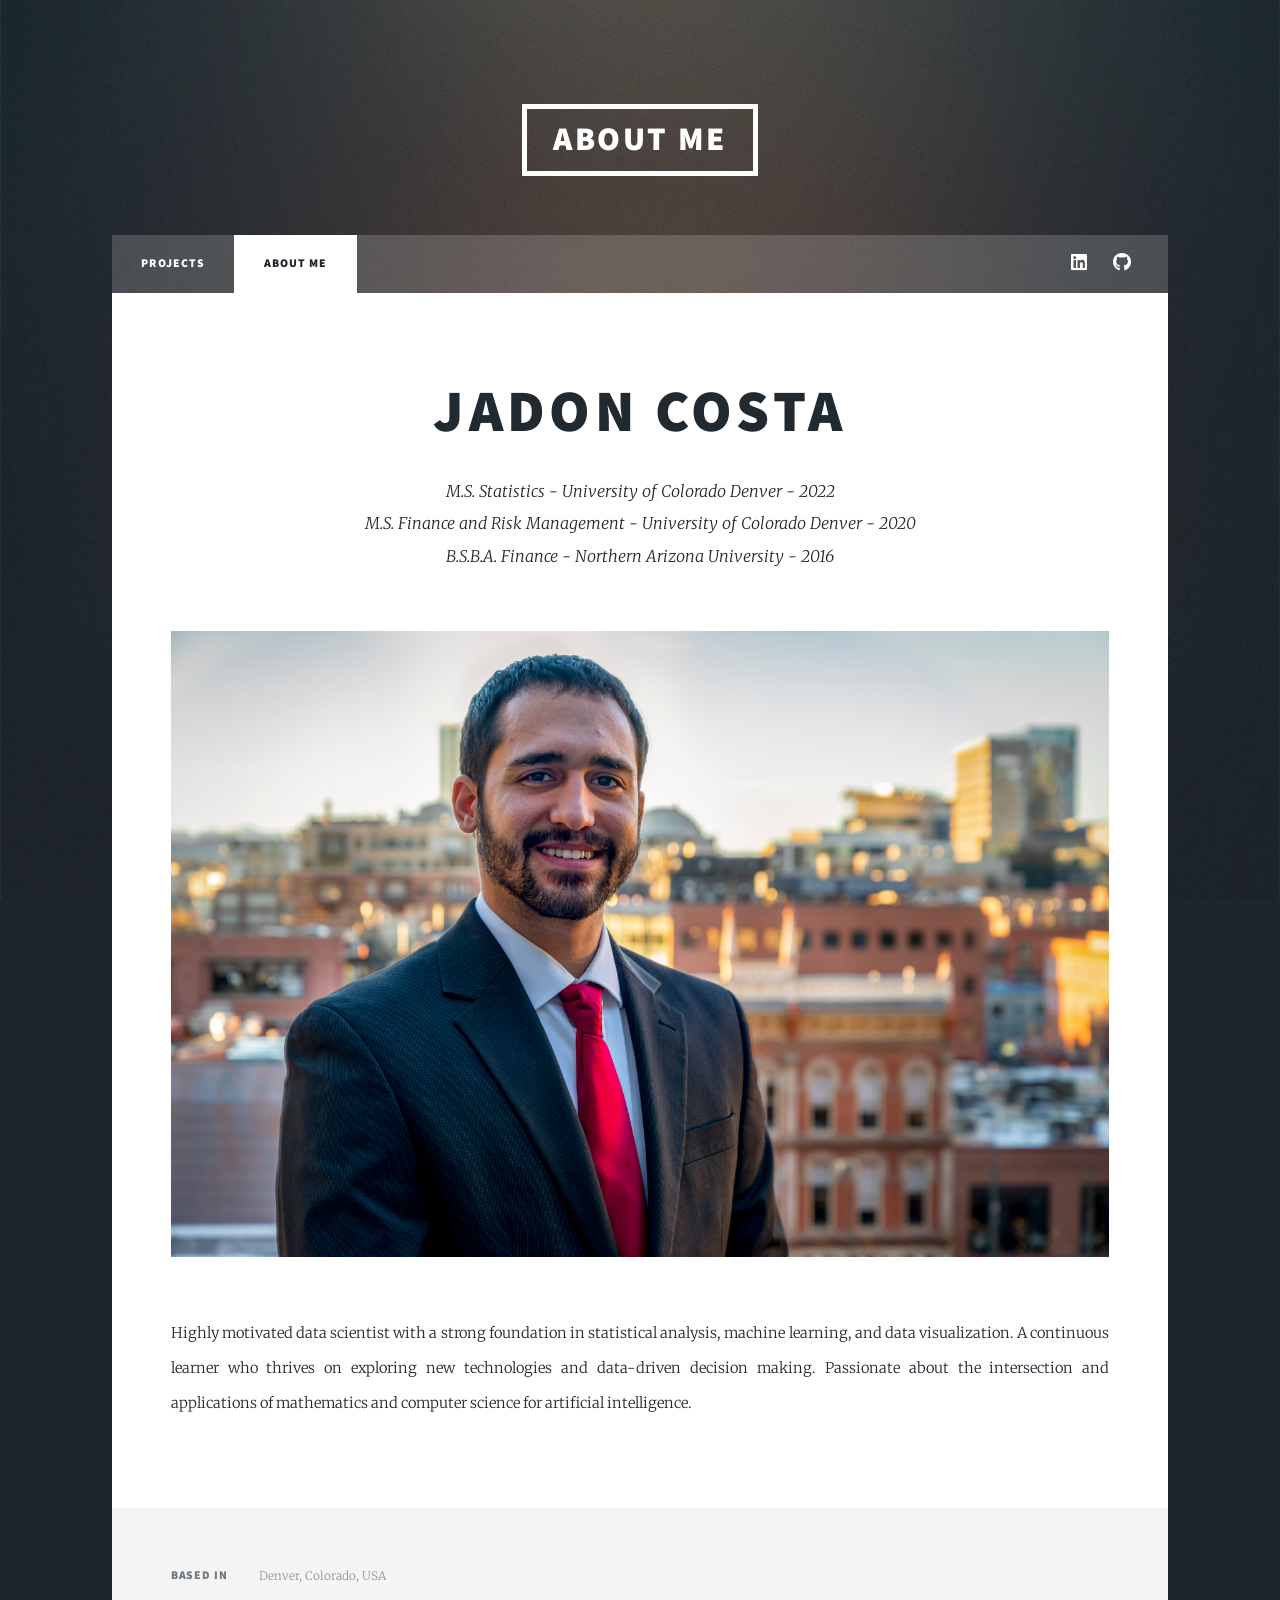
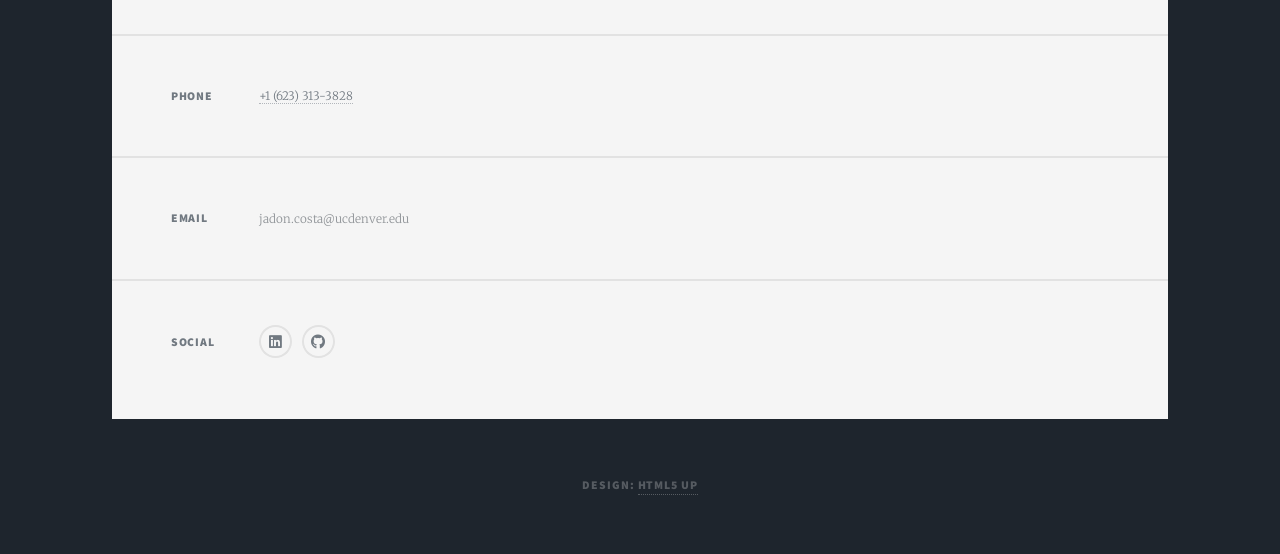
==== commit 100400dc: "Make email plain text" ====
--- a/generic.html
+++ b/generic.html
@@ -8,7 +8,7 @@
 	<head>
 		<title>About Jadon Costa | Data Science Portfolio</title>
 		<meta charset="utf-8" />
-		<meta name="viewport" content="width=device-width, initial-scale=1, user-scalable=no" />
+		<meta name="viewport" content="width=device-width, initial-scale=1" />
 		<link rel="stylesheet" href="assets/css/main.css" />
 		<noscript><link rel="stylesheet" href="assets/css/noscript.css" /></noscript>
 	</head>
@@ -68,11 +68,11 @@
 							</section>
 							<section>
 								<h3>Phone</h3>
-								<p><a href="#">+1 (623) 313-3828</a></p>
+								<p><a href="tel:+16233133828">+1 (623) 313-3828</a></p>
 							</section>
 							<section>
 								<h3>Email</h3>
-								<p><a href="#">jadon.costa@ucdenver.edu</a></p>
+								<p>jadon.costa@ucdenver.edu</p>
 							</section>
 							<section>
 								<h3>Social</h3>
--- a/assets/css/main.css
+++ b/assets/css/main.css
@@ -3469,7 +3469,7 @@
 		@media screen and (max-width: 736px) {
 
 			#intro {
-				padding: 3rem 2rem 1rem 2rem ;
+				padding: 5rem 2rem 1.5rem 2rem ;
 				min-height: 55vh;
 				justify-content: center;
 			}
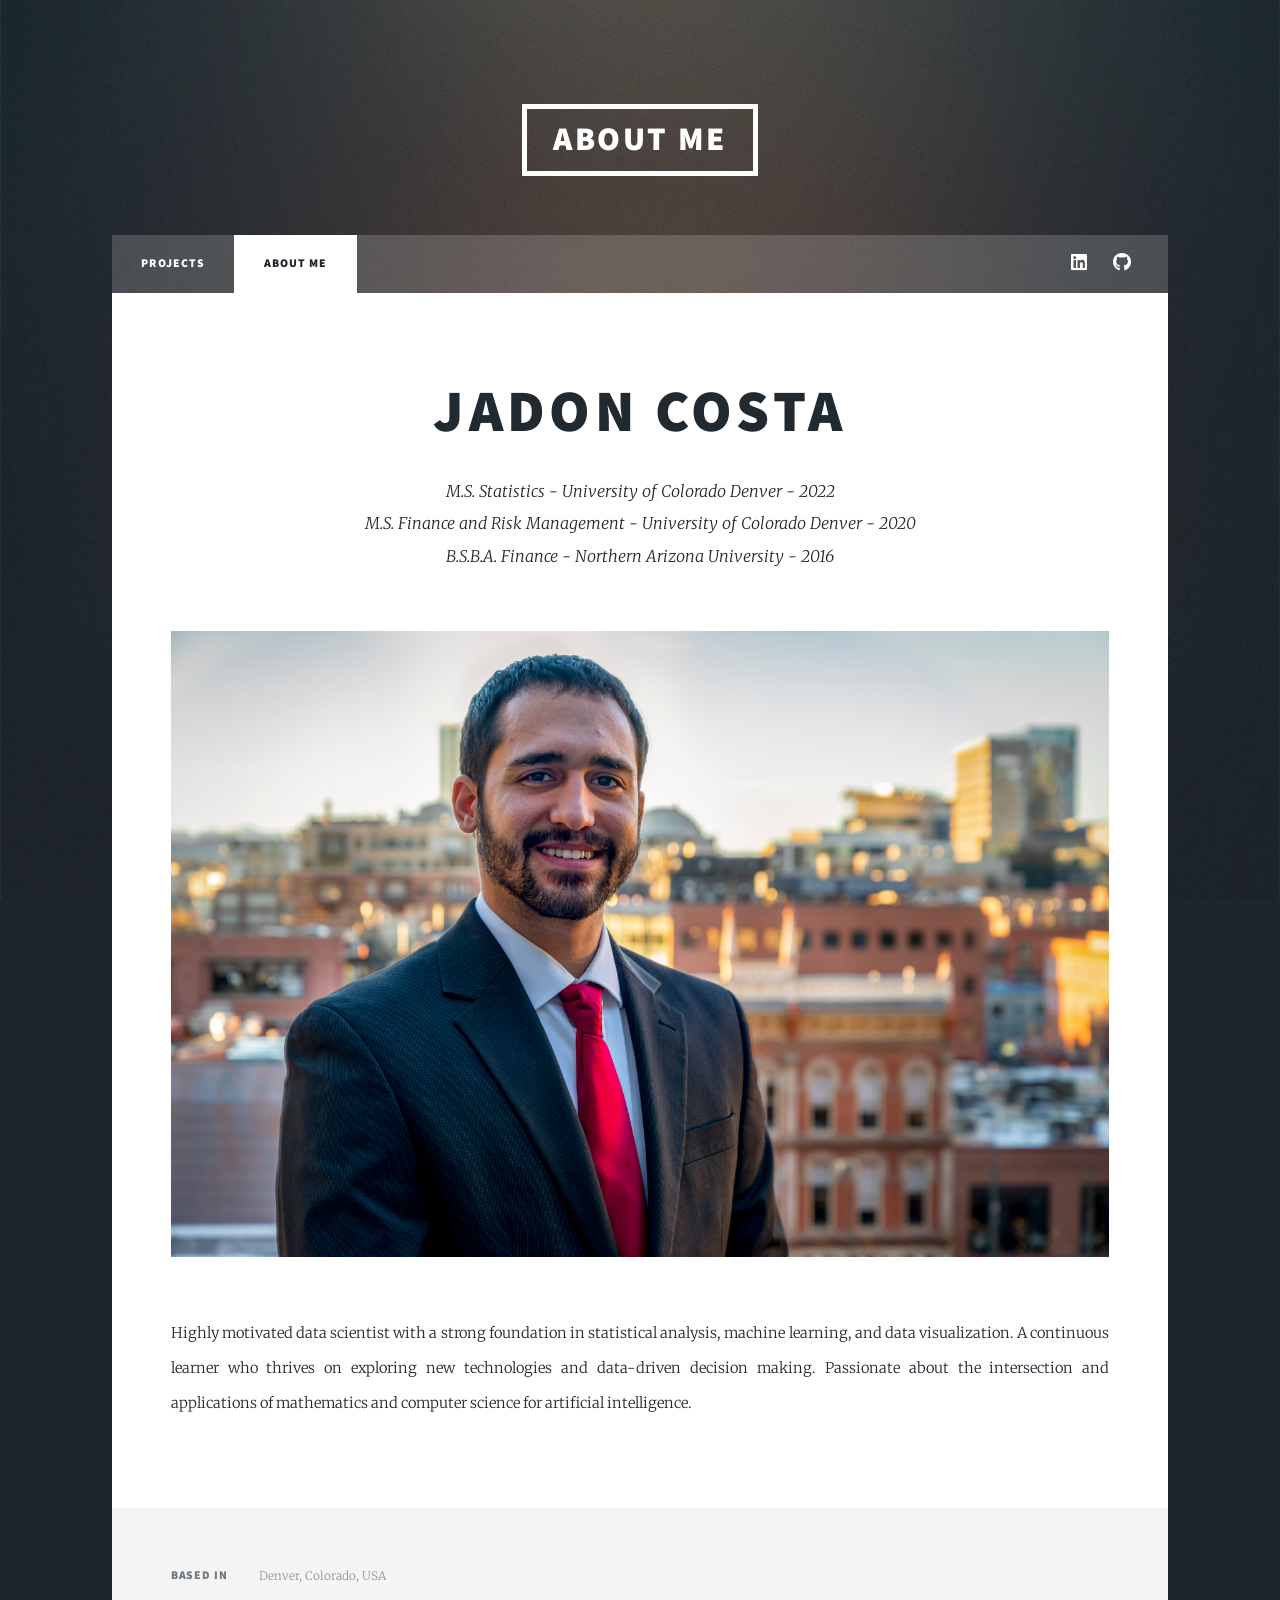
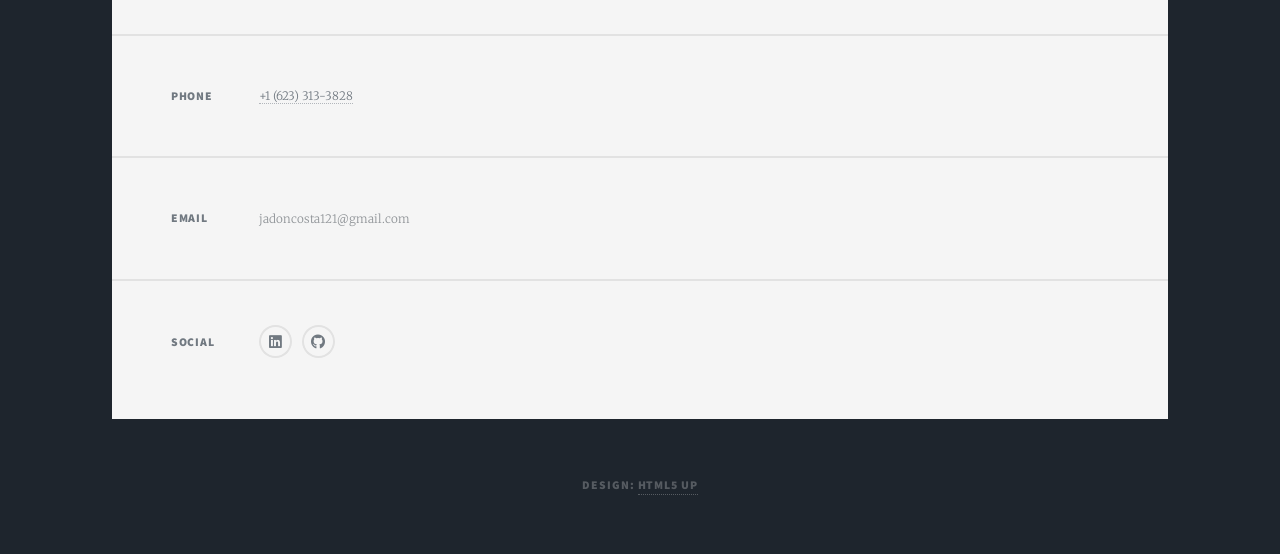
==== commit 687ba3ed: "Update contact email" ====
--- a/generic.html
+++ b/generic.html
@@ -72,7 +72,7 @@
 							</section>
 							<section>
 								<h3>Email</h3>
-								<p>jadon.costa@ucdenver.edu</p>
+								<p>jadoncosta121@gmail.com</p>
 							</section>
 							<section>
 								<h3>Social</h3>
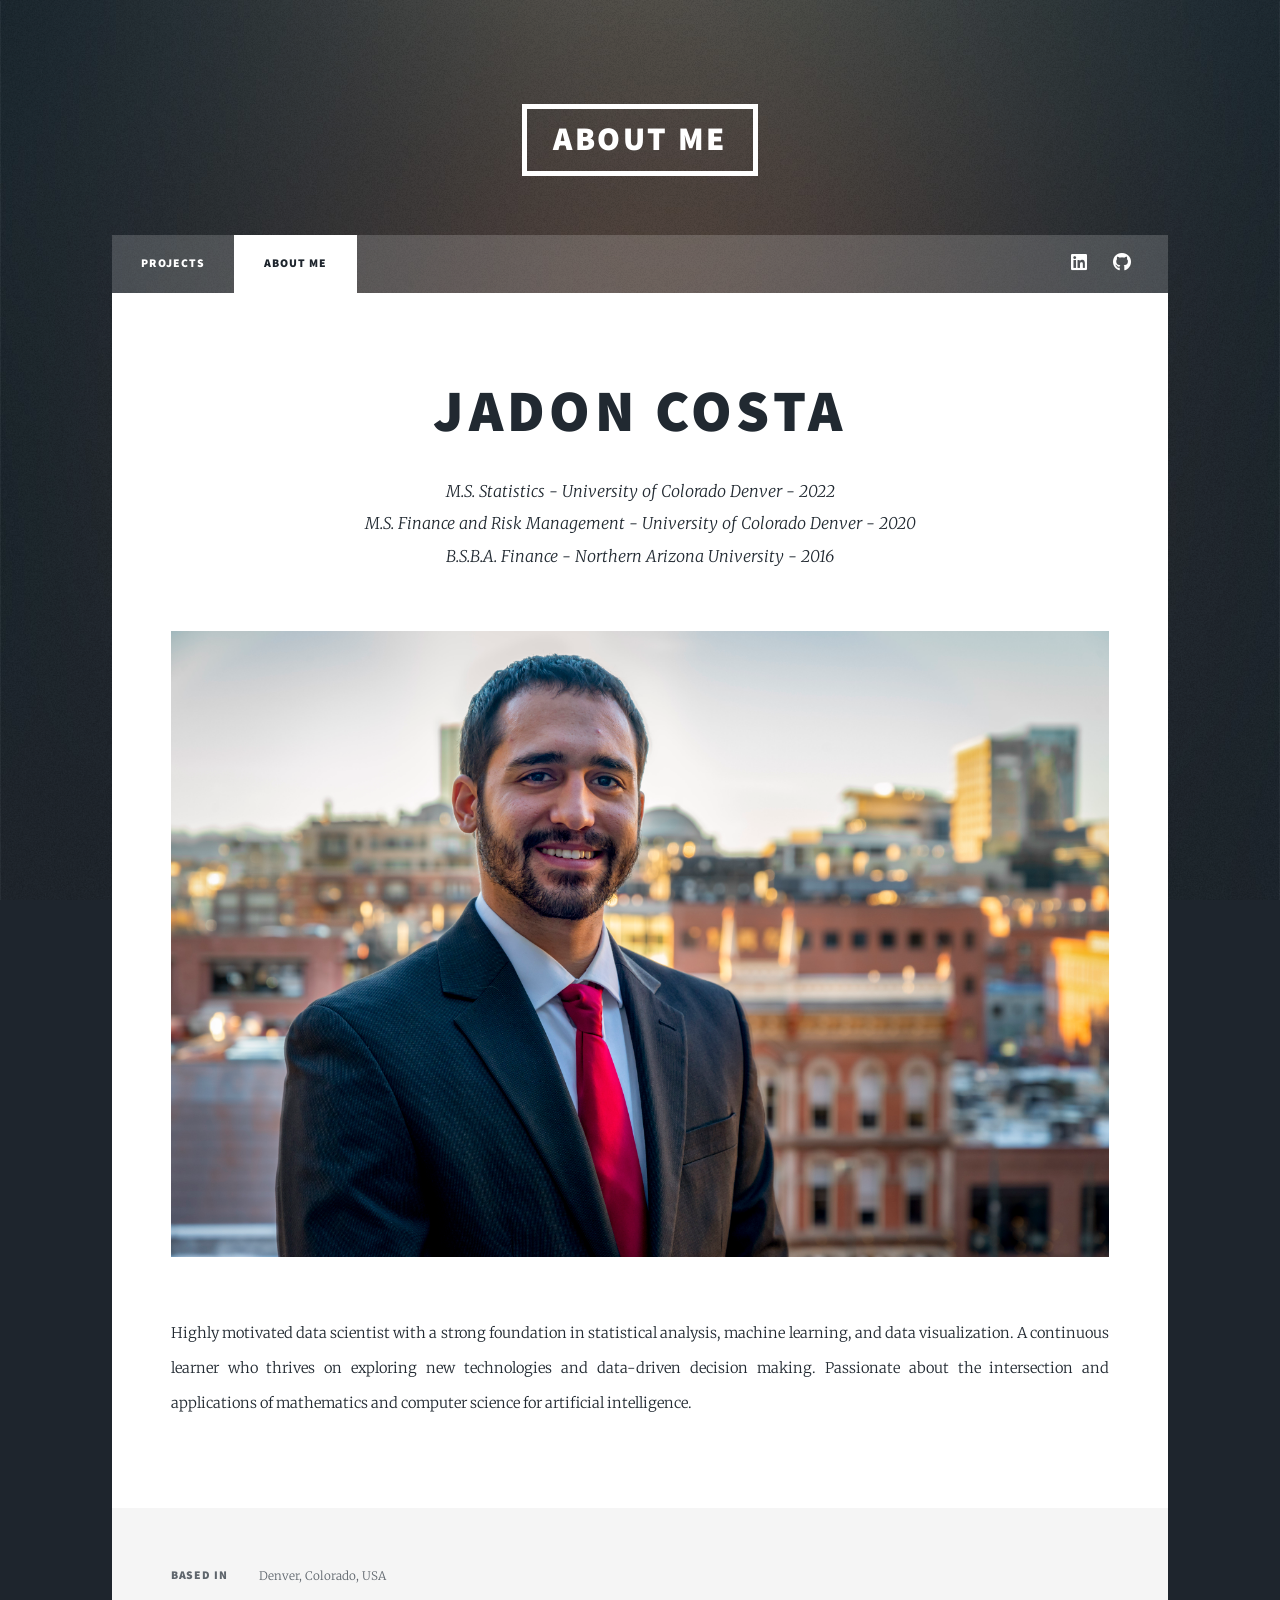
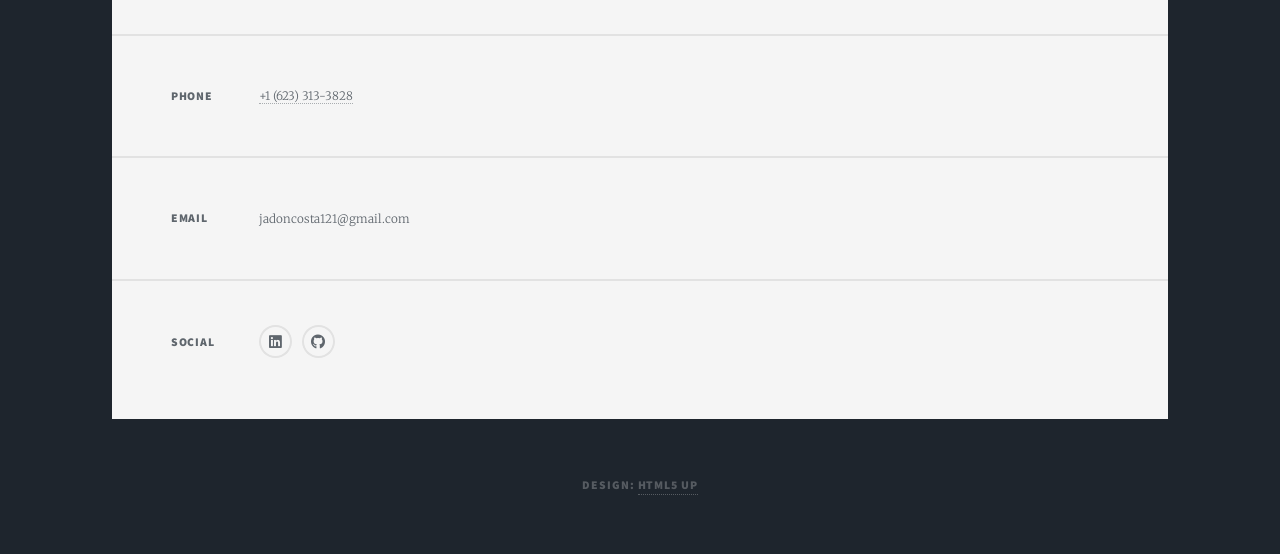
==== commit 6314db71: "Add favicon" ====
--- a/generic.html
+++ b/generic.html
@@ -4,11 +4,15 @@
 	html5up.net | @ajlkn
 	Free for personal and commercial use under the CCA 3.0 license (html5up.net/license)
 -->
-<html>
+<html lang="en">
 	<head>
 		<title>About Jadon Costa | Data Science Portfolio</title>
 		<meta charset="utf-8" />
 		<meta name="viewport" content="width=device-width, initial-scale=1" />
+			<meta name="description" content="About Jadon Costa, a Denver-based data scientist with an M.S. in Statistics and a background in mathematics and machine learning." />
+			<link rel="icon" href="images/favicon.ico" sizes="any" />
+			<link rel="icon" type="image/png" sizes="32x32" href="images/favicon-32.png" />
+			<link rel="apple-touch-icon" href="images/apple-touch-icon.png" />
 		<link rel="stylesheet" href="assets/css/main.css" />
 		<noscript><link rel="stylesheet" href="assets/css/noscript.css" /></noscript>
 	</head>
--- a/assets/css/main.css
+++ b/assets/css/main.css
@@ -3949,13 +3949,13 @@
 /* Footer */
 
 	#footer {
-		color: #717981;
+		color: #5f666d;
 		display: -moz-flex;
 		display: -webkit-flex;
 		display: -ms-flex;
 		display: flex;
 		background-color: #f5f5f5;
-		color: #909498;
+		color: #5f666d;
 		cursor: default;
 		position: relative;
 		margin: 0 auto;
@@ -3965,12 +3965,12 @@
 	}
 
 		#footer input, #footer select, #footer textarea {
-			color: #717981;
+			color: #5f666d;
 		}
 
 		#footer a {
-			color: #717981;
-			border-bottom-color: rgba(113, 121, 129, 0.5);
+			color: #5f666d;
+			border-bottom-color: rgba(95, 102, 109, 0.5);
 		}
 
 			#footer a:hover {
@@ -3979,11 +3979,11 @@
 			}
 
 		#footer strong, #footer b {
-			color: #717981;
+			color: #5f666d;
 		}
 
 		#footer h1, #footer h2, #footer h3, #footer h4, #footer h5, #footer h6 {
-			color: #717981;
+			color: #5f666d;
 		}
 
 		#footer blockquote {
@@ -4009,8 +4009,8 @@
 		#footer button,
 		#footer .button {
 			background-color: transparent;
-			box-shadow: inset 0 0 0 2px #717981;
-			color: #717981 !important;
+			box-shadow: inset 0 0 0 2px #5f666d;
+			color: #5f666d !important;
 		}
 
 			#footer input[type="submit"]:hover,
@@ -4027,7 +4027,7 @@
 			#footer input[type="button"].primary,
 			#footer button.primary,
 			#footer .button.primary {
-				background-color: #717981;
+				background-color: #5f666d;
 				box-shadow: none;
 				color: #f5f5f5 !important;
 			}
@@ -4041,7 +4041,7 @@
 				}
 
 		#footer label {
-			color: #717981;
+			color: #5f666d;
 		}
 
 		#footer input[type="text"],
@@ -4066,7 +4066,7 @@
 
 			#footer select option {
 				background-color: #f5f5f5;
-				color: #717981;
+				color: #5f666d;
 			}
 
 		#footer .select-wrapper:before {
@@ -4075,7 +4075,7 @@
 
 		#footer input[type="checkbox"] + label,
 		#footer input[type="radio"] + label {
-			color: #717981;
+			color: #5f666d;
 		}
 
 			#footer input[type="checkbox"] + label:before,
@@ -4085,8 +4085,8 @@
 
 		#footer input[type="checkbox"]:checked + label:before,
 		#footer input[type="radio"]:checked + label:before {
-			background-color: #717981;
-			border-color: #717981;
+			background-color: #5f666d;
+			border-color: #5f666d;
 			color: #f5f5f5;
 		}
 
@@ -4144,7 +4144,7 @@
 			}
 
 		#footer table th {
-			color: #717981;
+			color: #5f666d;
 		}
 
 		#footer table thead {
@@ -4164,7 +4164,7 @@
 		}
 
 		#footer .pagination a {
-			color: #717981 !important;
+			color: #5f666d !important;
 		}
 
 			#footer .pagination a:hover {
@@ -4687,4 +4687,32 @@
 			visibility: visible;
 		}
 
-	}+	}
+
+/* Keyboard focus outline: cyan on dark areas, gray on the light content and footer */
+
+	a:focus-visible,
+	button:focus-visible,
+	input:focus-visible,
+	select:focus-visible,
+	textarea:focus-visible {
+		outline: 2px solid #18bfef;
+		outline-offset: 3px;
+	}
+
+	#main a:focus-visible,
+	#main button:focus-visible,
+	#footer a:focus-visible,
+	#footer button:focus-visible {
+		outline-color: #5f666d;
+	}
+
+
+	#nav ul.links li a:focus-visible {
+		outline: 2px solid #18bfef;
+		outline-offset: -4px;
+	}
+
+	#nav ul.links li.active a:focus-visible {
+		outline-color: #5f666d;
+	}
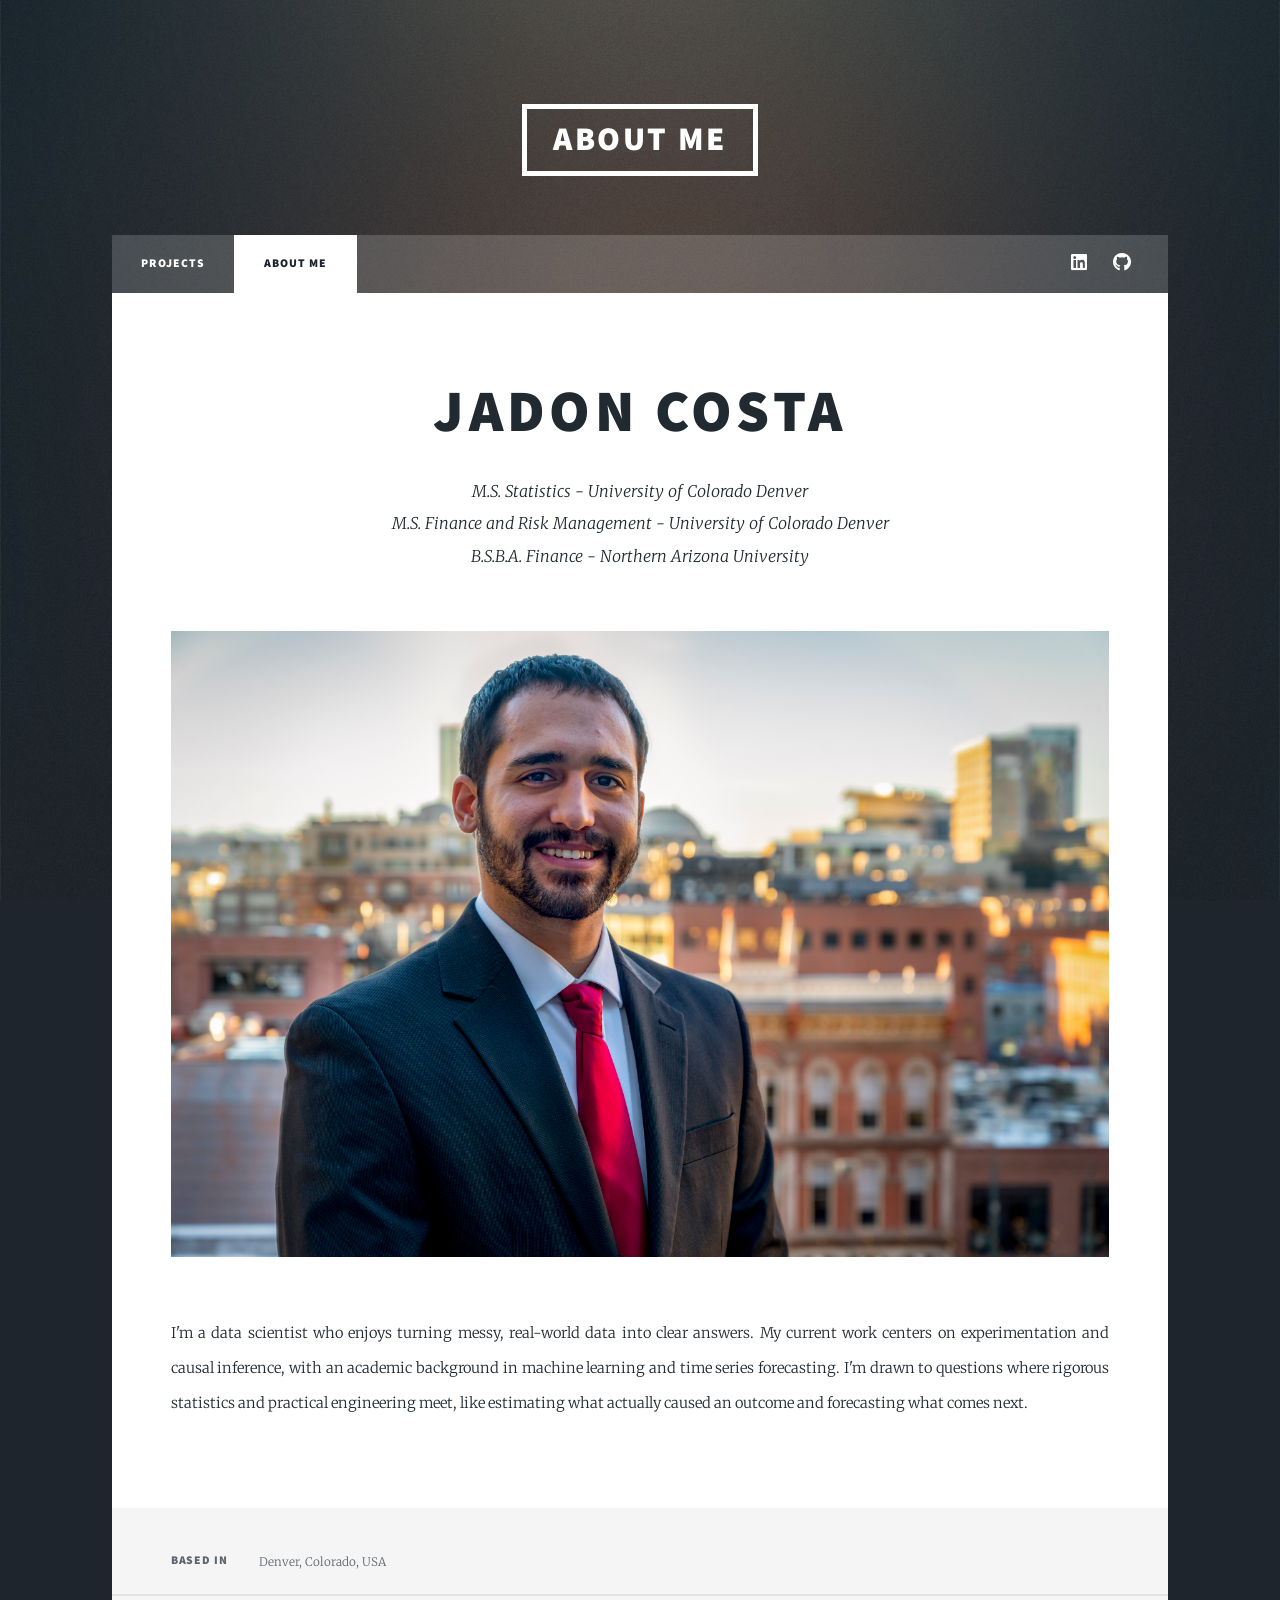
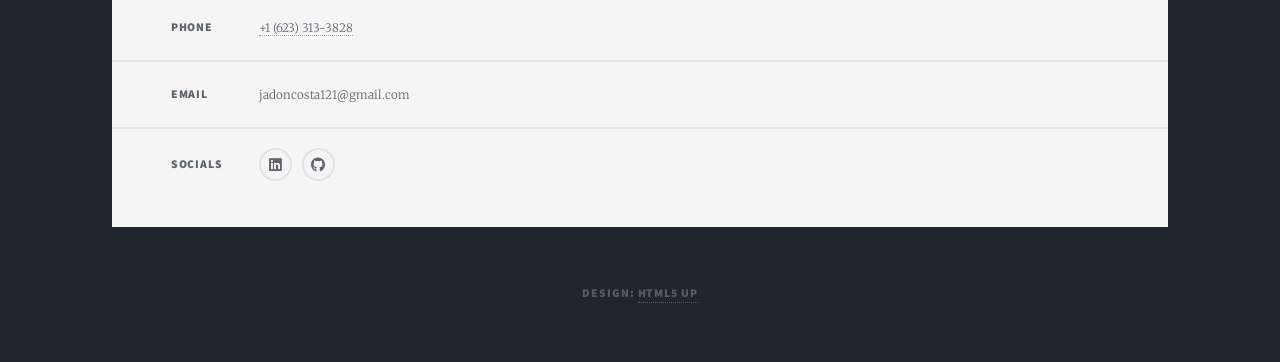
==== commit fc7ea3da: "Update tagline, bio, alt text, and responsive spacing" ====
--- a/generic.html
+++ b/generic.html
@@ -46,19 +46,13 @@
 								<header class="major">
 									<h1>Jadon Costa</h1>
 									<p>
-									M.S. Statistics - University of Colorado Denver - 2022<br/>
-									M.S. Finance and Risk Management - University of Colorado Denver - 2020<br/>
-									B.S.B.A. Finance - Northern Arizona University - 2016
+									M.S. Statistics - University of Colorado Denver<br/>
+									M.S. Finance and Risk Management - University of Colorado Denver<br/>
+									B.S.B.A. Finance - Northern Arizona University
 									</p>
 								</header>
-								<div class="image main"><img src="images/Jadon 2 (1 of 1).jpg" alt="" /></div>
-								<p> Highly motivated data scientist with a strong
-									foundation in statistical analysis, machine
-									learning, and data visualization. A continuous
-									learner who thrives on exploring new
-									technologies and data-driven decision making. 
-									Passionate about the intersection and applications of 
-									mathematics and computer science for artificial intelligence.</p>
+								<div class="image main"><img src="images/Jadon 2 (1 of 1).jpg" alt="Portrait of Jadon Costa in a suit and red tie with the Denver skyline behind him" /></div>
+								<p>I'm a data scientist who enjoys turning messy, real-world data into clear answers. My current work centers on experimentation and causal inference, with an academic background in machine learning and time series forecasting. I'm drawn to questions where rigorous statistics and practical engineering meet, like estimating what actually caused an outcome and forecasting what comes next.</p>
 							</section>
 
 					</div>
@@ -79,7 +73,7 @@
 								<p>jadoncosta121@gmail.com</p>
 							</section>
 							<section>
-								<h3>Social</h3>
+								<h3>Socials</h3>
 								<ul class="icons alt">
 									<li><a href="https://www.linkedin.com/in/jadon-costa/" class="icon brands alt fa-linkedin"><span class="label">LinkedIn</span></a></li>
 									<li><a href="https://github.com/jadonc121" class="icon brands alt fa-github"><span class="label">GitHub</span></a></li>
--- a/assets/css/main.css
+++ b/assets/css/main.css
@@ -3452,8 +3452,9 @@
 		@media screen and (max-width: 980px) {
 
 			#intro {
-				padding: 4rem 4rem 2rem 4rem ;
-				min-height: 90vh;
+				padding: 6rem 4rem 3rem 4rem ;
+				min-height: 80vh;
+				justify-content: center;
 			}
 
 				#intro p br {
@@ -3475,7 +3476,7 @@
 			}
 
 				#intro h1 {
-					font-size: 3.25rem;
+					font-size: clamp(1.9rem, 8.5vw, 3rem);
 					line-height: 1.1;
 					margin-bottom: 1rem;
 				}
@@ -3490,6 +3491,17 @@
 				}
 
 		}
+
+/* Intro on tall portrait screens (e.g. iPad Pro): keep it from being a full screen of blank space */
+
+	@media screen and (min-width: 981px) and (orientation: portrait) {
+
+		#intro {
+			min-height: 80vh;
+			justify-content: center;
+		}
+
+	}
 
 /* Header */
 
@@ -4242,7 +4254,7 @@
 					-webkit-align-items: center;
 					-ms-align-items: center;
 					align-items: center;
-					padding: 3.15rem 4rem;
+					padding: 1.25rem 4rem;
 				}
 
 					#footer > section.split.contact > section > * {
@@ -4273,11 +4285,11 @@
 					}
 
 					#footer > section.split.contact > section:first-child {
-						padding: 4rem 4rem 3rem 4rem;
+						padding: 3rem 4rem 1.25rem 4rem;
 					}
 
 					#footer > section.split.contact > section:last-child {
-						padding: 3rem 4rem 4rem 4rem;
+						padding: 1.25rem 4rem 3rem 4rem;
 					}
 
 					#footer > section.split.contact > section.alt {
@@ -4324,15 +4336,15 @@
 						}
 
 					#footer > section.split.contact > section {
-						padding: 4rem;
+						padding: 1.5rem 4rem;
 					}
 
 						#footer > section.split.contact > section:first-child {
-							padding: 4rem;
+							padding: 3rem 4rem 1.5rem 4rem;
 						}
 
 						#footer > section.split.contact > section:last-child {
-							padding: 4rem;
+							padding: 1.5rem 4rem 3rem 4rem;
 						}
 
 				#footer form label,
@@ -4362,15 +4374,15 @@
 					}
 
 				#footer > section.split.contact > section {
-					padding: 2rem;
+					padding: 1rem 2rem;
 				}
 
 					#footer > section.split.contact > section:first-child {
-						padding: 2rem;
+						padding: 2rem 2rem 1rem 2rem;
 					}
 
 					#footer > section.split.contact > section:last-child {
-						padding: 2rem;
+						padding: 1rem 2rem 2rem 2rem;
 					}
 
 		}
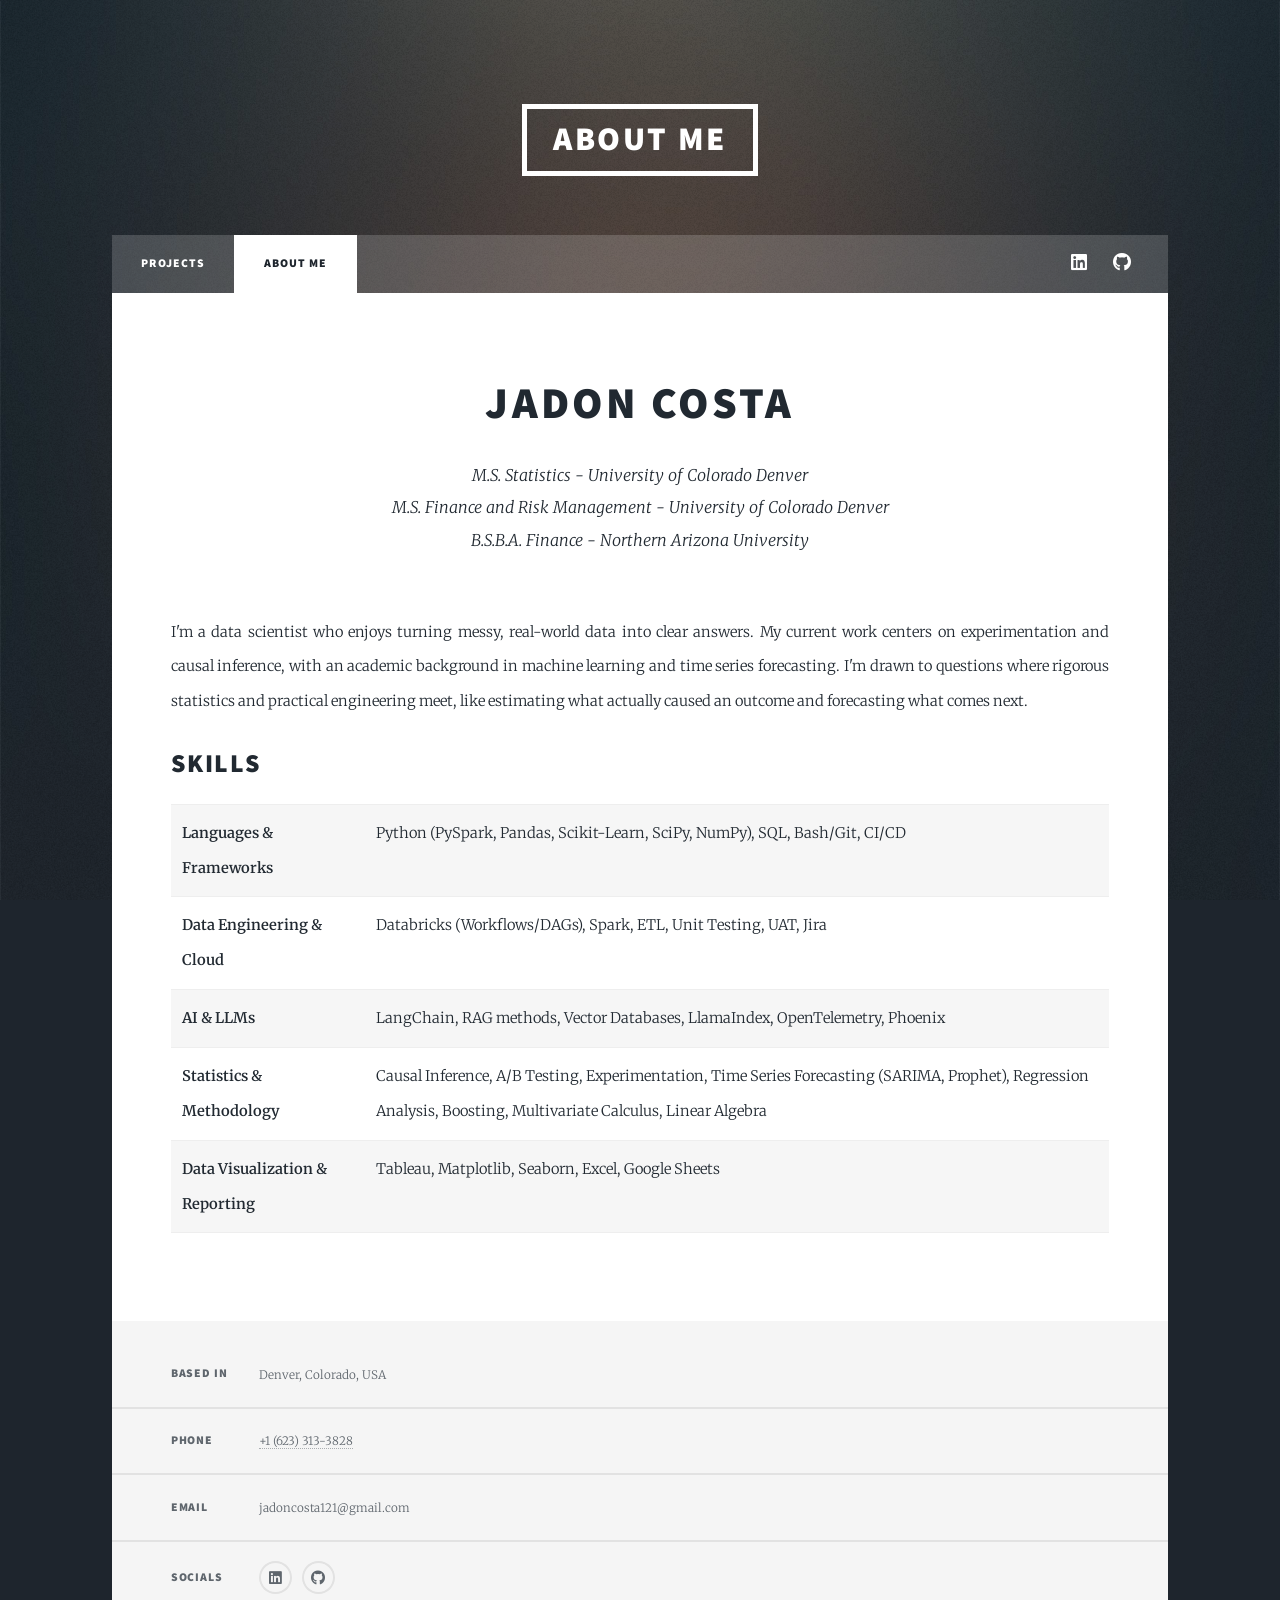
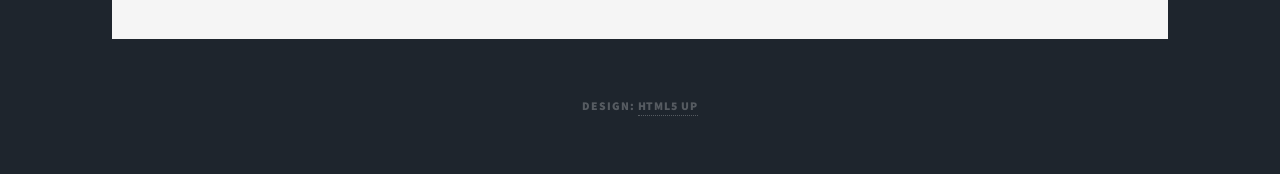
==== commit 3c5f3f39: "Update About page: remove photo, add skills, tidy degrees" ====
--- a/generic.html
+++ b/generic.html
@@ -46,13 +46,24 @@
 								<header class="major">
 									<h1>Jadon Costa</h1>
 									<p>
-									M.S. Statistics - University of Colorado Denver<br/>
-									M.S. Finance and Risk Management - University of Colorado Denver<br/>
-									B.S.B.A. Finance - Northern Arizona University
+									<span class="degree">M.S. Statistics - University of Colorado Denver</span>
+									<span class="degree">M.S. Finance and Risk Management - University of Colorado Denver</span>
+									<span class="degree">B.S.B.A. Finance - Northern Arizona University</span>
 									</p>
 								</header>
-								<div class="image main"><img src="images/Jadon 2 (1 of 1).jpg" alt="Portrait of Jadon Costa in a suit and red tie with the Denver skyline behind him" /></div>
 								<p>I'm a data scientist who enjoys turning messy, real-world data into clear answers. My current work centers on experimentation and causal inference, with an academic background in machine learning and time series forecasting. I'm drawn to questions where rigorous statistics and practical engineering meet, like estimating what actually caused an outcome and forecasting what comes next.</p>
+								<h2>Skills</h2>
+								<div class="table-wrapper">
+									<table class="skills">
+										<tbody>
+											<tr><td><strong>Languages &amp; Frameworks</strong></td><td>Python (PySpark, Pandas, Scikit-Learn, SciPy, NumPy), SQL, Bash/Git, CI/CD</td></tr>
+											<tr><td><strong>Data Engineering &amp; Cloud</strong></td><td>Databricks (Workflows/DAGs), Spark, ETL, Unit Testing, UAT, Jira</td></tr>
+											<tr><td><strong>AI &amp; LLMs</strong></td><td>LangChain, RAG methods, Vector Databases, LlamaIndex, OpenTelemetry, Phoenix</td></tr>
+											<tr><td><strong>Statistics &amp; Methodology</strong></td><td>Causal Inference, A/B Testing, Experimentation, Time Series Forecasting (SARIMA, Prophet), Regression Analysis, Boosting, Multivariate Calculus, Linear Algebra</td></tr>
+											<tr><td><strong>Data Visualization &amp; Reporting</strong></td><td>Tableau, Matplotlib, Seaborn, Excel, Google Sheets</td></tr>
+										</tbody>
+									</table>
+								</div>
 							</section>
 
 					</div>
--- a/assets/css/main.css
+++ b/assets/css/main.css
@@ -4728,3 +4728,43 @@
 	#nav ul.links li.active a:focus-visible {
 		outline-color: #5f666d;
 	}
+
+/* About page name: smaller than the template default */
+
+	#main > .post header.major > h1 {
+		font-size: 3rem;
+	}
+
+	@media screen and (max-width: 736px) {
+
+		#main > .post header.major > h1 {
+			font-size: 2rem;
+		}
+
+	}
+
+/* About page: one degree per line (the template hides <br> in headers on small screens) */
+
+	.degree {
+		display: block;
+	}
+
+/* About page: on phones, stack each skills label above its list */
+
+	@media screen and (max-width: 736px) {
+
+		table.skills tbody tr {
+			display: block;
+			padding: 0.75rem 0;
+		}
+
+		table.skills td {
+			display: block;
+			padding: 0 0.75rem;
+		}
+
+		table.skills td:first-child {
+			margin-bottom: 0.25rem;
+		}
+
+	}
